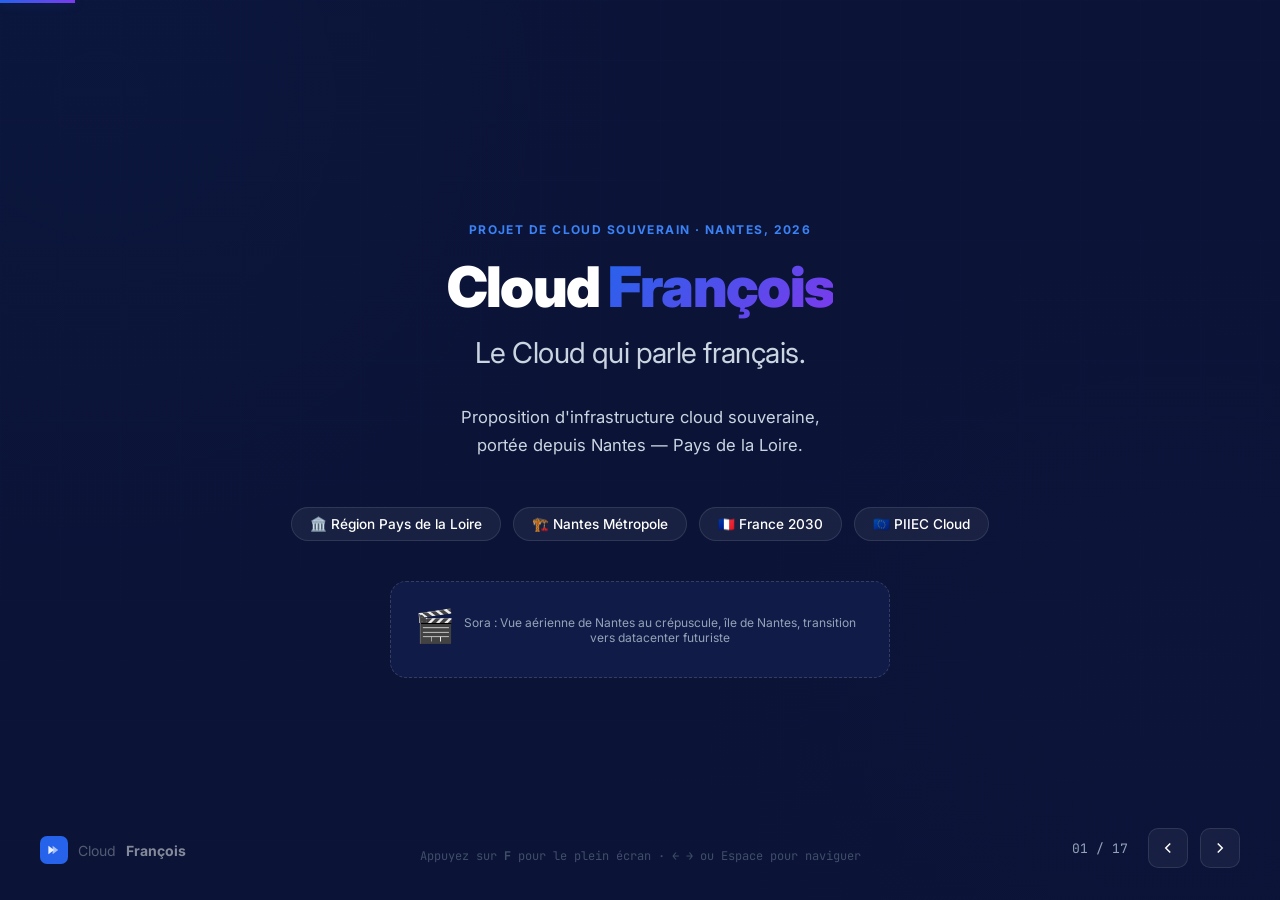
==== deck/index.html @ 60209881 "Add Pitch Deck link to navigation bar in index.html" ====
<!DOCTYPE html>
<html lang="fr">
<head>
  <meta charset="UTF-8">
  <meta name="viewport" content="width=device-width, initial-scale=1.0">
  <title>Cloud François — Pitch Deck</title>
  <link rel="icon" type="image/svg+xml" href="../assets/favicon.svg">
  <link rel="preconnect" href="https://fonts.googleapis.com">
  <link rel="preconnect" href="https://fonts.gstatic.com" crossorigin>
  <link href="https://fonts.googleapis.com/css2?family=Inter:wght@300;400;500;600;700;800;900&family=JetBrains+Mono:wght@400;500&display=swap" rel="stylesheet">
  <style>
/* ============================================================
   CLOUD FRANÇOIS — PITCH DECK
   Presentation-grade slide system
   ============================================================ */

:root {
  --navy: #0B1437;
  --navy-light: #111B47;
  --navy-surface: #162052;
  --blue: #2563EB;
  --blue-light: #3B82F6;
  --blue-glow: rgba(37, 99, 235, 0.25);
  --purple: #7C3AED;
  --purple-light: #8B5CF6;
  --cyan: #06B6D4;
  --green: #22C55E;
  --amber: #F59E0B;
  --red: #EF4444;
  --white: #FFFFFF;
  --gray-100: #F1F5F9;
  --gray-200: #E2E8F0;
  --gray-300: #CBD5E1;
  --gray-400: #94A3B8;
  --gray-500: #64748B;
  --font: 'Inter', -apple-system, BlinkMacSystemFont, sans-serif;
  --mono: 'JetBrains Mono', monospace;
  --gradient: linear-gradient(135deg, var(--blue), var(--purple));
  --gradient-warm: linear-gradient(135deg, var(--blue), var(--cyan));
}

* { margin: 0; padding: 0; box-sizing: border-box; }

html, body {
  height: 100%;
  overflow: hidden;
  font-family: var(--font);
  background: var(--navy);
  color: var(--white);
  -webkit-font-smoothing: antialiased;
}

/* ===================== SLIDE ENGINE ===================== */

.deck {
  position: relative;
  width: 100vw;
  height: 100vh;
}

.slide {
  position: absolute;
  inset: 0;
  display: flex;
  align-items: center;
  justify-content: center;
  padding: 60px 80px;
  opacity: 0;
  pointer-events: none;
  transition: opacity 0.6s cubic-bezier(0.4, 0, 0.2, 1),
              transform 0.6s cubic-bezier(0.4, 0, 0.2, 1);
  transform: translateX(40px);
  overflow: hidden;
}

.slide.active {
  opacity: 1;
  pointer-events: auto;
  transform: translateX(0);
}

.slide.prev {
  transform: translateX(-40px);
}

.slide__content {
  width: 100%;
  max-width: 1200px;
  position: relative;
  z-index: 2;
}

/* Backgrounds */
.slide__bg {
  position: absolute;
  inset: 0;
  z-index: 0;
}

.slide__bg-grid {
  position: absolute;
  inset: 0;
  background-image:
    linear-gradient(rgba(37,99,235,0.04) 1px, transparent 1px),
    linear-gradient(90deg, rgba(37,99,235,0.04) 1px, transparent 1px);
  background-size: 60px 60px;
}

.slide__bg-glow {
  position: absolute;
  width: 600px;
  height: 600px;
  border-radius: 50%;
  filter: blur(150px);
  opacity: 0.15;
}

.slide__bg-glow--tl { top: -200px; left: -200px; background: var(--blue); }
.slide__bg-glow--br { bottom: -200px; right: -200px; background: var(--purple); }
.slide__bg-glow--center { top: 50%; left: 50%; transform: translate(-50%,-50%); background: var(--blue); opacity: 0.08; }

/* Sora placeholder */
.sora-placeholder {
  position: relative;
  border-radius: 16px;
  overflow: hidden;
  background: var(--navy-light);
  border: 1px dashed rgba(255,255,255,0.15);
  display: flex;
  align-items: center;
  justify-content: center;
  min-height: 200px;
  color: var(--gray-400);
  font-size: 0.85rem;
  text-align: center;
  padding: 24px;
}

.sora-placeholder::before {
  content: '🎬';
  display: block;
  font-size: 2rem;
  margin-bottom: 8px;
}

.sora-placeholder--video {
  aspect-ratio: 16/9;
  width: 100%;
}

.sora-placeholder--hero {
  position: absolute;
  inset: 0;
  border-radius: 0;
  border: none;
  z-index: 0;
}

.sora-placeholder--hero::after {
  content: '';
  position: absolute;
  inset: 0;
  background: linear-gradient(180deg, rgba(11,20,55,0.7) 0%, rgba(11,20,55,0.95) 100%);
}

/* ===================== PROGRESS BAR ===================== */

.progress {
  position: fixed;
  top: 0;
  left: 0;
  height: 3px;
  background: var(--gradient);
  z-index: 100;
  transition: width 0.4s cubic-bezier(0.4, 0, 0.2, 1);
  box-shadow: 0 0 12px var(--blue-glow);
}

/* ===================== CONTROLS ===================== */

.controls {
  position: fixed;
  bottom: 32px;
  right: 40px;
  display: flex;
  align-items: center;
  gap: 12px;
  z-index: 100;
}

.controls__counter {
  font-family: var(--mono);
  font-size: 13px;
  color: var(--gray-400);
  margin-right: 8px;
}

.controls__btn {
  width: 40px;
  height: 40px;
  border-radius: 10px;
  border: 1px solid rgba(255,255,255,0.1);
  background: rgba(255,255,255,0.05);
  color: var(--white);
  cursor: pointer;
  display: flex;
  align-items: center;
  justify-content: center;
  transition: all 0.2s;
  backdrop-filter: blur(8px);
}

.controls__btn:hover {
  background: rgba(255,255,255,0.1);
  border-color: rgba(255,255,255,0.2);
}

.controls__btn svg {
  width: 18px;
  height: 18px;
}

/* Logo watermark */
.watermark {
  position: fixed;
  bottom: 36px;
  left: 40px;
  display: flex;
  align-items: center;
  gap: 10px;
  font-size: 14px;
  color: rgba(255,255,255,0.3);
  z-index: 100;
}

.watermark strong { font-weight: 700; color: rgba(255,255,255,0.5); }

/* ===================== TYPOGRAPHY ===================== */

.slide-label {
  display: inline-block;
  font-size: 12px;
  font-weight: 700;
  text-transform: uppercase;
  letter-spacing: 0.12em;
  color: var(--blue-light);
  margin-bottom: 20px;
  opacity: 0;
  transform: translateY(12px);
}

.slide-title {
  font-size: clamp(2rem, 4.5vw, 3.5rem);
  font-weight: 900;
  line-height: 1.1;
  letter-spacing: -0.03em;
  margin-bottom: 24px;
  opacity: 0;
  transform: translateY(20px);
}

.slide-subtitle {
  font-size: clamp(1.3rem, 2.5vw, 1.8rem);
  font-weight: 700;
  line-height: 1.25;
  letter-spacing: -0.02em;
  margin-bottom: 20px;
  opacity: 0;
  transform: translateY(16px);
}

.slide-text {
  font-size: clamp(0.95rem, 1.3vw, 1.15rem);
  line-height: 1.7;
  color: var(--gray-300);
  max-width: 700px;
  opacity: 0;
  transform: translateY(16px);
}

.gradient-text {
  background: var(--gradient);
  -webkit-background-clip: text;
  background-clip: text;
  -webkit-text-fill-color: transparent;
}

/* Animate-in when slide is active */
.active .slide-label,
.active .slide-title,
.active .slide-subtitle,
.active .slide-text,
.active .anim {
  opacity: 1;
  transform: translateY(0);
  transition: opacity 0.7s cubic-bezier(0.4,0,0.2,1),
              transform 0.7s cubic-bezier(0.4,0,0.2,1);
}

.active .slide-label { transition-delay: 0.1s; }
.active .slide-title { transition-delay: 0.2s; }
.active .slide-subtitle { transition-delay: 0.3s; }
.active .slide-text { transition-delay: 0.35s; }
.active .anim { opacity: 0; transform: translateY(16px); }
.active .anim { opacity: 1; transform: translateY(0); }
.active .anim-1 { transition-delay: 0.15s; }
.active .anim-2 { transition-delay: 0.25s; }
.active .anim-3 { transition-delay: 0.35s; }
.active .anim-4 { transition-delay: 0.45s; }
.active .anim-5 { transition-delay: 0.55s; }
.active .anim-6 { transition-delay: 0.65s; }
.active .anim-7 { transition-delay: 0.75s; }
.active .anim-8 { transition-delay: 0.85s; }

/* ===================== LAYOUT HELPERS ===================== */

.split {
  display: grid;
  grid-template-columns: 1fr 1fr;
  gap: 80px;
  align-items: center;
}

.split--40-60 { grid-template-columns: 2fr 3fr; }
.split--60-40 { grid-template-columns: 3fr 2fr; }

.stack { display: flex; flex-direction: column; gap: 16px; }
.center { text-align: center; display: flex; flex-direction: column; align-items: center; }

/* ===================== COMPONENTS ===================== */

/* Stat boxes */
.stat-row {
  display: grid;
  grid-template-columns: repeat(auto-fit, minmax(160px, 1fr));
  gap: 20px;
  margin-top: 32px;
}

.stat-box {
  background: rgba(255,255,255,0.04);
  border: 1px solid rgba(255,255,255,0.08);
  border-radius: 14px;
  padding: 28px 20px;
  text-align: center;
  opacity: 0;
  transform: translateY(16px);
  transition: opacity 0.5s, transform 0.5s;
}

.active .stat-box { opacity: 1; transform: translateY(0); }

.stat-box__number {
  display: block;
  font-size: 2.4rem;
  font-weight: 900;
  background: var(--gradient);
  -webkit-background-clip: text;
  background-clip: text;
  -webkit-text-fill-color: transparent;
  margin-bottom: 4px;
}

.stat-box__label {
  font-size: 0.8rem;
  color: var(--gray-400);
  line-height: 1.4;
}

/* Cards */
.card-grid {
  display: grid;
  grid-template-columns: repeat(auto-fit, minmax(220px, 1fr));
  gap: 20px;
  margin-top: 28px;
}

.card {
  background: rgba(255,255,255,0.04);
  border: 1px solid rgba(255,255,255,0.08);
  border-radius: 14px;
  padding: 28px;
  transition: all 0.3s;
  opacity: 0;
  transform: translateY(16px);
}

.active .card { opacity: 1; transform: translateY(0); }

.card:hover {
  background: rgba(255,255,255,0.07);
  border-color: rgba(37,99,235,0.3);
  transform: translateY(-2px);
}

.card__icon {
  width: 44px;
  height: 44px;
  border-radius: 10px;
  display: flex;
  align-items: center;
  justify-content: center;
  font-size: 1.4rem;
  margin-bottom: 16px;
}

.card__icon--blue { background: rgba(37,99,235,0.15); }
.card__icon--purple { background: rgba(124,58,237,0.15); }
.card__icon--cyan { background: rgba(6,182,212,0.15); }
.card__icon--green { background: rgba(34,197,94,0.15); }
.card__icon--amber { background: rgba(245,158,11,0.15); }
.card__icon--red { background: rgba(239,68,68,0.15); }

.card h4 {
  font-size: 1rem;
  font-weight: 700;
  margin-bottom: 8px;
}

.card p {
  font-size: 0.85rem;
  color: var(--gray-400);
  line-height: 1.6;
}

/* Timeline */
.timeline {
  position: relative;
  padding-left: 40px;
  margin-top: 32px;
}

.timeline::before {
  content: '';
  position: absolute;
  left: 15px;
  top: 0;
  bottom: 0;
  width: 2px;
  background: linear-gradient(180deg, var(--blue), var(--purple));
  border-radius: 2px;
}

.timeline__item {
  position: relative;
  padding-bottom: 32px;
  opacity: 0;
  transform: translateX(-16px);
  transition: opacity 0.5s, transform 0.5s;
}

.active .timeline__item { opacity: 1; transform: translateX(0); }

.timeline__dot {
  position: absolute;
  left: -33px;
  top: 4px;
  width: 14px;
  height: 14px;
  border-radius: 50%;
  background: var(--blue);
  border: 3px solid var(--navy);
  box-shadow: 0 0 0 2px var(--blue);
}

.timeline__dot--done { background: var(--green); box-shadow: 0 0 0 2px var(--green); }
.timeline__dot--active { background: var(--amber); box-shadow: 0 0 0 2px var(--amber); animation: pulse-timeline 2s infinite; }
.timeline__dot--future { background: var(--gray-500); box-shadow: 0 0 0 2px var(--gray-500); }

@keyframes pulse-timeline {
  0%, 100% { box-shadow: 0 0 0 2px var(--amber), 0 0 0 4px rgba(245,158,11,0.3); }
  50% { box-shadow: 0 0 0 2px var(--amber), 0 0 0 8px rgba(245,158,11,0); }
}

.timeline__date {
  font-family: var(--mono);
  font-size: 0.75rem;
  color: var(--blue-light);
  margin-bottom: 4px;
}

.timeline__title {
  font-size: 1rem;
  font-weight: 700;
  margin-bottom: 4px;
}

.timeline__desc {
  font-size: 0.85rem;
  color: var(--gray-400);
  line-height: 1.5;
}

/* Consortium wheel */
.consortium {
  display: grid;
  grid-template-columns: repeat(2, 1fr);
  gap: 16px;
  margin-top: 24px;
}

.consortium__member {
  display: flex;
  align-items: center;
  gap: 16px;
  background: rgba(255,255,255,0.04);
  border: 1px solid rgba(255,255,255,0.08);
  border-radius: 14px;
  padding: 20px 24px;
  opacity: 0;
  transform: translateY(12px);
  transition: all 0.5s;
}

.active .consortium__member { opacity: 1; transform: translateY(0); }

.consortium__member:hover {
  background: rgba(255,255,255,0.07);
  border-color: rgba(37,99,235,0.3);
}

.consortium__avatar {
  width: 52px;
  height: 52px;
  border-radius: 12px;
  display: flex;
  align-items: center;
  justify-content: center;
  font-size: 1.5rem;
  flex-shrink: 0;
}

.consortium__info h4 { font-size: 0.95rem; font-weight: 700; }
.consortium__info p { font-size: 0.8rem; color: var(--gray-400); margin-top: 2px; }
.consortium__info .tag {
  display: inline-block;
  font-size: 0.7rem;
  font-weight: 600;
  text-transform: uppercase;
  letter-spacing: 0.06em;
  padding: 3px 10px;
  border-radius: 99px;
  margin-top: 6px;
}

.tag--infra { background: rgba(37,99,235,0.15); color: var(--blue-light); }
.tag--cyber { background: rgba(124,58,237,0.15); color: var(--purple-light); }
.tag--finance { background: rgba(34,197,94,0.15); color: var(--green); }
.tag--services { background: rgba(6,182,212,0.15); color: var(--cyan); }
.tag--public { background: rgba(245,158,11,0.15); color: var(--amber); }

/* Bar chart */
.bar-chart {
  display: flex;
  align-items: flex-end;
  gap: 24px;
  height: 260px;
  margin-top: 32px;
  padding: 0 20px;
}

.bar-chart__col {
  flex: 1;
  display: flex;
  flex-direction: column;
  align-items: center;
  gap: 8px;
}

.bar-chart__bar {
  width: 100%;
  max-width: 60px;
  border-radius: 8px 8px 0 0;
  background: var(--gradient);
  min-height: 4px;
  transition: height 1.2s cubic-bezier(0.4, 0, 0.2, 1);
  position: relative;
}

.bar-chart__value {
  font-family: var(--mono);
  font-size: 0.85rem;
  font-weight: 700;
  color: var(--white);
}

.bar-chart__label {
  font-size: 0.75rem;
  color: var(--gray-400);
  text-align: center;
}

/* Donut */
.donut-wrapper {
  display: flex;
  align-items: center;
  gap: 40px;
  margin-top: 28px;
}

.donut {
  width: 200px;
  height: 200px;
  flex-shrink: 0;
}

.donut circle {
  fill: none;
  stroke-width: 28;
  stroke-linecap: round;
}

.donut__track { stroke: rgba(255,255,255,0.06); }

.donut__segment {
  transition: stroke-dasharray 1.5s cubic-bezier(0.4, 0, 0.2, 1);
  transform-origin: center;
}

.donut-legend {
  display: flex;
  flex-direction: column;
  gap: 12px;
}

.donut-legend__item {
  display: flex;
  align-items: center;
  gap: 10px;
  font-size: 0.9rem;
}

.donut-legend__dot {
  width: 12px;
  height: 12px;
  border-radius: 3px;
  flex-shrink: 0;
}

/* Quote */
.quote {
  font-size: 1.4rem;
  font-weight: 500;
  font-style: italic;
  line-height: 1.6;
  color: var(--gray-200);
  border-left: 3px solid var(--blue);
  padding-left: 28px;
  margin: 28px 0;
  max-width: 600px;
}

.quote-author {
  font-size: 0.9rem;
  font-style: normal;
  color: var(--gray-400);
  margin-top: 12px;
}

/* Big number */
.big-number {
  font-size: clamp(4rem, 8vw, 7rem);
  font-weight: 900;
  line-height: 1;
  letter-spacing: -0.04em;
}

/* Pill list */
.pill-list {
  display: flex;
  flex-wrap: wrap;
  gap: 10px;
  margin-top: 16px;
}

.pill {
  display: inline-flex;
  align-items: center;
  gap: 6px;
  padding: 8px 18px;
  border-radius: 99px;
  font-size: 0.85rem;
  font-weight: 500;
  background: rgba(255,255,255,0.06);
  border: 1px solid rgba(255,255,255,0.1);
  opacity: 0;
  transform: scale(0.9);
  transition: all 0.4s;
}

.active .pill { opacity: 1; transform: scale(1); }

/* Architecture diagram */
.arch-diagram {
  display: grid;
  grid-template-columns: 1fr;
  gap: 12px;
  margin-top: 24px;
}

.arch-layer {
  display: flex;
  align-items: center;
  gap: 16px;
  background: rgba(255,255,255,0.03);
  border: 1px solid rgba(255,255,255,0.06);
  border-radius: 12px;
  padding: 16px 24px;
  opacity: 0;
  transform: translateX(-20px);
  transition: all 0.5s;
}

.active .arch-layer { opacity: 1; transform: translateX(0); }

.arch-layer__label {
  font-family: var(--mono);
  font-size: 0.7rem;
  font-weight: 600;
  text-transform: uppercase;
  letter-spacing: 0.08em;
  color: var(--blue-light);
  width: 100px;
  flex-shrink: 0;
}

.arch-layer__items {
  display: flex;
  flex-wrap: wrap;
  gap: 8px;
}

.arch-layer__item {
  padding: 6px 14px;
  border-radius: 8px;
  font-size: 0.8rem;
  font-weight: 500;
  background: rgba(37,99,235,0.1);
  border: 1px solid rgba(37,99,235,0.2);
  color: var(--blue-light);
}

.arch-layer--purple .arch-layer__label { color: var(--purple-light); }
.arch-layer--purple .arch-layer__item { background: rgba(124,58,237,0.1); border-color: rgba(124,58,237,0.2); color: var(--purple-light); }

.arch-layer--cyan .arch-layer__label { color: var(--cyan); }
.arch-layer--cyan .arch-layer__item { background: rgba(6,182,212,0.1); border-color: rgba(6,182,212,0.2); color: var(--cyan); }

.arch-layer--green .arch-layer__label { color: var(--green); }
.arch-layer--green .arch-layer__item { background: rgba(34,197,94,0.1); border-color: rgba(34,197,94,0.2); color: var(--green); }

/* CTA slide */
.cta-slide {
  text-align: center;
}

.cta-slide .slide-title {
  font-size: clamp(2.5rem, 5vw, 4rem);
}

.cta-btn {
  display: inline-flex;
  align-items: center;
  gap: 10px;
  padding: 18px 40px;
  border-radius: 14px;
  font-family: var(--font);
  font-size: 1.1rem;
  font-weight: 700;
  border: none;
  cursor: pointer;
  transition: all 0.3s;
  text-decoration: none;
  margin-top: 32px;
}

.cta-btn--primary {
  background: var(--gradient);
  color: white;
  box-shadow: 0 4px 24px var(--blue-glow);
}

.cta-btn--primary:hover {
  transform: translateY(-2px);
  box-shadow: 0 8px 32px var(--blue-glow);
}

/* Fullscreen hint */
.fullscreen-hint {
  position: fixed;
  bottom: 36px;
  left: 50%;
  transform: translateX(-50%);
  font-size: 12px;
  color: var(--gray-500);
  z-index: 100;
  font-family: var(--mono);
  opacity: 0.6;
}

/* ===================== RESPONSIVE ===================== */
@media (max-width: 1024px) {
  .slide { padding: 40px; }
  .split { grid-template-columns: 1fr; gap: 40px; }
  .split--40-60, .split--60-40 { grid-template-columns: 1fr; }
  .consortium { grid-template-columns: 1fr; }
}
  </style>
</head>
<body>

<div class="progress" id="progress"></div>

<div class="watermark">
  <svg width="28" height="28" viewBox="0 0 40 40" fill="none"><rect width="40" height="40" rx="10" fill="url(#wm)"/><path d="M12 26V14l8 6-8 6z" fill="#fff" opacity="0.9"/><path d="M18 26V14l8 6-8 6z" fill="#fff" opacity="0.6"/><defs><linearGradient id="wm" x1="0" y1="0" x2="40" y2="40"><stop stop-color="#2563EB"/><stop offset="1" stop-color="#7C3AED"/></linearGradient></defs></svg>
  Cloud <strong>François</strong>
</div>

<div class="fullscreen-hint" id="hint">Appuyez sur <strong>F</strong> pour le plein écran · ← → ou Espace pour naviguer</div>

<div class="controls">
  <span class="controls__counter" id="counter">01 / 17</span>
  <button class="controls__btn" id="btn-prev" aria-label="Précédent">
    <svg viewBox="0 0 24 24" fill="none" stroke="currentColor" stroke-width="2"><path d="M15 18l-6-6 6-6"/></svg>
  </button>
  <button class="controls__btn" id="btn-next" aria-label="Suivant">
    <svg viewBox="0 0 24 24" fill="none" stroke="currentColor" stroke-width="2"><path d="M9 18l6-6-6-6"/></svg>
  </button>
</div>

<div class="deck" id="deck">

  <!-- ============================== SLIDE 1 — COVER ============================== -->
  <div class="slide active" data-slide="0">
    <div class="sora-placeholder--hero">
      <div class="slide__bg-grid"></div>
      <div class="slide__bg-glow slide__bg-glow--tl"></div>
      <div class="slide__bg-glow slide__bg-glow--br"></div>
    </div>
    <div class="slide__content center">
      <div class="slide-label anim anim-1">Projet de cloud souverain · Nantes, 2026</div>
      <h1 class="slide-title" style="margin-bottom:16px;">Cloud <span class="gradient-text">François</span></h1>
      <p class="slide-subtitle" style="font-weight:400; color: var(--gray-300);">Le Cloud qui parle français.</p>
      <p class="slide-text" style="text-align:center; margin-top:12px; max-width:560px;">
        Proposition d'infrastructure cloud souveraine, <br>portée depuis Nantes — Pays de la Loire.
      </p>
      <div class="anim anim-5" style="margin-top:48px; display:flex; gap:12px; flex-wrap:wrap; justify-content:center;">
        <span class="pill" style="opacity:1;transform:none;">🏛️ Région Pays de la Loire</span>
        <span class="pill" style="opacity:1;transform:none;">🏗️ Nantes Métropole</span>
        <span class="pill" style="opacity:1;transform:none;">🇫🇷 France 2030</span>
        <span class="pill" style="opacity:1;transform:none;">🇪🇺 PIIEC Cloud</span>
      </div>
      <div class="sora-placeholder anim anim-6" style="margin-top:40px; max-width:500px; min-height:60px; font-size:0.75rem;">
        Sora : Vue aérienne de Nantes au crépuscule, île de Nantes, transition vers datacenter futuriste
      </div>
    </div>
  </div>

  <!-- ============================== SLIDE 2 — LE CONSTAT ============================== -->
  <div class="slide" data-slide="1">
    <div class="slide__bg"><div class="slide__bg-grid"></div><div class="slide__bg-glow slide__bg-glow--center"></div></div>
    <div class="slide__content">
      <div class="slide-label">Le Constat</div>
      <h2 class="slide-title">La France a perdu le contrôle <br>de ses données.</h2>
      <p class="slide-text">70% des données des entreprises et administrations françaises sont hébergées chez trois acteurs américains — soumises au Cloud Act et à FISA 702.</p>
      <div class="stat-row">
        <div class="stat-box anim anim-3">
          <span class="stat-box__number">70%</span>
          <span class="stat-box__label">du marché cloud FR détenu par AWS, Azure, GCP</span>
        </div>
        <div class="stat-box anim anim-4">
          <span class="stat-box__number">0</span>
          <span class="stat-box__label">acteur français dans le top 10 mondial</span>
        </div>
        <div class="stat-box anim anim-5">
          <span class="stat-box__number">27 Md€</span>
          <span class="stat-box__label">marché cloud FR en 2025 — en croissance de 20%/an</span>
        </div>
        <div class="stat-box anim anim-6">
          <span class="stat-box__number">Cloud Act</span>
          <span class="stat-box__label">permet au DoJ US d'accéder aux données sans mandat FR</span>
        </div>
      </div>
    </div>
  </div>

  <!-- ============================== SLIDE 3 — LE PROBLÈME ============================== -->
  <div class="slide" data-slide="2">
    <div class="slide__bg"><div class="slide__bg-grid"></div></div>
    <div class="slide__content split">
      <div>
        <div class="slide-label">Le Problème</div>
        <h2 class="slide-subtitle">Les « clouds de confiance » actuels ne sont pas souverains.</h2>
        <p class="slide-text">Les initiatives Bleu (Orange+Capgemini/Azure) et S3NS (Thales/Google) reposent sur des technologies sous licence américaine. Le code, les mises à jour, et la propriété intellectuelle restent hors de contrôle français.</p>
        <blockquote class="quote anim anim-4">
          "Un cloud opéré sous licence d'un hyperscaler américain ne protège pas de la portée extraterritoriale du droit US."
          <div class="quote-author">— ANSSI, Avis sur les offres cloud de confiance, 2024</div>
        </blockquote>
      </div>
      <div>
        <div class="sora-placeholder sora-placeholder--video anim anim-5">
          Sora : Illustration animée — flux de données traversant l'Atlantique, cadenas américain vs bouclier européen
        </div>
      </div>
    </div>
  </div>

  <!-- ============================== SLIDE 4 — LA VISION ============================== -->
  <div class="slide" data-slide="3">
    <div class="slide__bg"><div class="slide__bg-glow slide__bg-glow--tl"></div><div class="slide__bg-glow slide__bg-glow--br"></div><div class="slide__bg-grid"></div></div>
    <div class="slide__content center">
      <div class="slide-label">La Vision</div>
      <h2 class="slide-title">Un cloud <span class="gradient-text">100% français</span>,<br>de la puce au contrat.</h2>
      <p class="slide-text" style="text-align:center; max-width:640px;">
        Cloud François propose une infrastructure cloud complète — calcul, stockage, réseau, IA —
        dont chaque maillon de la chaîne est français : capitaux, opérateurs, technologie, hébergement, et droit applicable.
      </p>
      <div class="pill-list anim anim-4" style="justify-content:center; margin-top:28px;">
        <span class="pill anim anim-4">🏛️ Capitaux français</span>
        <span class="pill anim anim-5">🔧 Techno open source</span>
        <span class="pill anim anim-5">🇫🇷 Hébergement FR</span>
        <span class="pill anim anim-6">⚖️ Droit français</span>
        <span class="pill anim anim-6">🛡️ SecNumCloud</span>
        <span class="pill anim anim-7">🌱 100% renouvelable</span>
      </div>
    </div>
  </div>

  <!-- ============================== SLIDE 5 — POURQUOI NANTES ============================== -->
  <div class="slide" data-slide="4">
    <div class="slide__bg"><div class="slide__bg-grid"></div></div>
    <div class="slide__content split--60-40">
      <div>
        <div class="slide-label">Pourquoi Nantes</div>
        <h2 class="slide-subtitle">L'écosystème idéal pour un cloud souverain.</h2>
        <p class="slide-text">Nantes réunit un tissu tech dynamique, une proximité avec le hub cyber de Rennes, un accès aux câbles sous-marins atlantiques, et un soutien politique régional fort.</p>
        <div class="card-grid" style="grid-template-columns: 1fr 1fr;">
          <div class="card anim anim-3">
            <div class="card__icon card__icon--blue">🏢</div>
            <h4>Clever Cloud</h4>
            <p>PaaS souverain basé à Nantes. Preuve qu'un acteur cloud de référence peut émerger ici.</p>
          </div>
          <div class="card anim anim-4">
            <div class="card__icon card__icon--purple">🛡️</div>
            <h4>Pôle Cyber Rennes</h4>
            <p>DGA-MI, Pôle d'Excellence Cyber à 1h. Vivier de compétences cybersécurité unique.</p>
          </div>
          <div class="card anim anim-5">
            <div class="card__icon card__icon--cyan">🌊</div>
            <h4>Câbles sous-marins</h4>
            <p>Accès aux landing points atlantiques. Connectivité internationale directe.</p>
          </div>
          <div class="card anim anim-6">
            <div class="card__icon card__icon--green">🎓</div>
            <h4>Talent pool</h4>
            <p>Centrale Nantes, Polytech, IMT Atlantique, Epitech. 8 000 diplômés tech/an.</p>
          </div>
        </div>
      </div>
      <div>
        <div class="sora-placeholder sora-placeholder--video anim anim-7">
          Sora : Survol drone de l'île de Nantes, campus tech, transition vers intérieur de datacenter
        </div>
      </div>
    </div>
  </div>

  <!-- ============================== SLIDE 6 — SOUTIENS POLITIQUES ============================== -->
  <div class="slide" data-slide="5">
    <div class="slide__bg"><div class="slide__bg-grid"></div><div class="slide__bg-glow slide__bg-glow--center"></div></div>
    <div class="slide__content">
      <div class="slide-label">Soutiens institutionnels</div>
      <h2 class="slide-subtitle">Un projet porté par le territoire.</h2>
      <p class="slide-text">Cloud François s'inscrit dans la stratégie numérique régionale et bénéficie du soutien des acteurs publics locaux et nationaux.</p>
      <div class="consortium" style="margin-top:28px;">
        <div class="consortium__member anim anim-3">
          <div class="consortium__avatar" style="background:rgba(37,99,235,0.15);">🏛️</div>
          <div class="consortium__info">
            <h4>Région Pays de la Loire</h4>
            <p>Stratégie « Ambitions Numériques 2028 » — soutien à l'émergence de champions tech régionaux.</p>
            <span class="tag tag--public">Collectivité</span>
          </div>
        </div>
        <div class="consortium__member anim anim-4">
          <div class="consortium__avatar" style="background:rgba(34,197,94,0.15);">🏗️</div>
          <div class="consortium__info">
            <h4>Nantes Métropole</h4>
            <p>Quartier de la Création, Nantes Tech. Ambition de hub numérique de l'Ouest.</p>
            <span class="tag tag--public">Collectivité</span>
          </div>
        </div>
        <div class="consortium__member anim anim-5">
          <div class="consortium__avatar" style="background:rgba(245,158,11,0.15);">🏦</div>
          <div class="consortium__info">
            <h4>Bpifrance</h4>
            <p>Financement de l'innovation deep tech. Enveloppe France 2030 « Cloud souverain ».</p>
            <span class="tag tag--finance">Investissement public</span>
          </div>
        </div>
        <div class="consortium__member anim anim-6">
          <div class="consortium__avatar" style="background:rgba(124,58,237,0.15);">🏦</div>
          <div class="consortium__info">
            <h4>Banque des Territoires (CDC)</h4>
            <p>Capital patient, investisseur de référence des projets d'infrastructure numérique souveraine.</p>
            <span class="tag tag--finance">Investissement public</span>
          </div>
        </div>
      </div>
    </div>
  </div>

  <!-- ============================== SLIDE 7 — LE CONSORTIUM ============================== -->
  <div class="slide" data-slide="6">
    <div class="slide__bg"><div class="slide__bg-grid"></div></div>
    <div class="slide__content">
      <div class="slide-label">Le Consortium</div>
      <h2 class="slide-subtitle">Quatre piliers, un cloud.</h2>
      <p class="slide-text">Chaque membre apporte une compétence critique. Aucune dépendance à une entité extra-européenne.</p>
      <div class="consortium" style="margin-top:28px;">
        <div class="consortium__member anim anim-3">
          <div class="consortium__avatar" style="background:rgba(37,99,235,0.15);">📡</div>
          <div class="consortium__info">
            <h4>Opérateur Télécom</h4>
            <p>Datacenters, réseau fibre & peering, infrastructure physique. Candidats : Bouygues Telecom, Iliad.</p>
            <span class="tag tag--infra">Infrastructure</span>
          </div>
        </div>
        <div class="consortium__member anim anim-4">
          <div class="consortium__avatar" style="background:rgba(124,58,237,0.15);">🛡️</div>
          <div class="consortium__info">
            <h4>Industriel Cyber/Défense</h4>
            <p>Expertise cybersécurité, qualification SecNumCloud, accès marchés Défense & OIV. Candidats : Thales, Atos/Eviden.</p>
            <span class="tag tag--cyber">Cybersécurité</span>
          </div>
        </div>
        <div class="consortium__member anim anim-5">
          <div class="consortium__avatar" style="background:rgba(34,197,94,0.15);">🏦</div>
          <div class="consortium__info">
            <h4>Investisseur Public</h4>
            <p>Capital patient, signal de confiance pour le marché. Bpifrance + Banque des Territoires.</p>
            <span class="tag tag--finance">Capital</span>
          </div>
        </div>
        <div class="consortium__member anim anim-6">
          <div class="consortium__avatar" style="background:rgba(6,182,212,0.15);">💻</div>
          <div class="consortium__info">
            <h4>ESN / Intégrateur</h4>
            <p>Go-to-market, migration, accompagnement grands comptes & administrations. Candidats : Sopra Steria, Capgemini.</p>
            <span class="tag tag--services">Services</span>
          </div>
        </div>
      </div>
    </div>
  </div>

  <!-- ============================== SLIDE 8 — ARCHITECTURE ============================== -->
  <div class="slide" data-slide="7">
    <div class="slide__bg"><div class="slide__bg-grid"></div></div>
    <div class="slide__content">
      <div class="slide-label">Architecture</div>
      <h2 class="slide-subtitle">Une stack 100% open source, qualifiable SecNumCloud.</h2>
      <div class="arch-diagram">
        <div class="arch-layer arch-layer--green anim anim-2">
          <span class="arch-layer__label">Services</span>
          <div class="arch-layer__items">
            <span class="arch-layer__item">Compute (KVM)</span>
            <span class="arch-layer__item">Object Storage (Ceph)</span>
            <span class="arch-layer__item">Kubernetes (K8s)</span>
            <span class="arch-layer__item">DBaaS</span>
            <span class="arch-layer__item">Serverless</span>
            <span class="arch-layer__item">AI / GPU</span>
          </div>
        </div>
        <div class="arch-layer anim anim-3">
          <span class="arch-layer__label">Plateforme</span>
          <div class="arch-layer__items">
            <span class="arch-layer__item">OpenStack</span>
            <span class="arch-layer__item">Terraform Provider</span>
            <span class="arch-layer__item">S3 API</span>
            <span class="arch-layer__item">Console Web</span>
            <span class="arch-layer__item">CLI</span>
            <span class="arch-layer__item">IAM</span>
          </div>
        </div>
        <div class="arch-layer arch-layer--purple anim anim-4">
          <span class="arch-layer__label">Sécurité</span>
          <div class="arch-layer__items">
            <span class="arch-layer__item">HSM (Atos)</span>
            <span class="arch-layer__item">KMS souverain</span>
            <span class="arch-layer__item">Zero Trust</span>
            <span class="arch-layer__item">SIEM/SOC 24/7</span>
            <span class="arch-layer__item">Audit ANSSI</span>
          </div>
        </div>
        <div class="arch-layer arch-layer--cyan anim anim-5">
          <span class="arch-layer__label">Réseau</span>
          <div class="arch-layer__items">
            <span class="arch-layer__item">SDN (OVN)</span>
            <span class="arch-layer__item">25-100 Gbps</span>
            <span class="arch-layer__item">vRack / VPC</span>
            <span class="arch-layer__item">Load Balancers</span>
            <span class="arch-layer__item">DDoS mitigation</span>
          </div>
        </div>
        <div class="arch-layer anim anim-6" style="background:rgba(255,255,255,0.02);">
          <span class="arch-layer__label" style="color:var(--gray-400);">Physique</span>
          <div class="arch-layer__items">
            <span class="arch-layer__item" style="background:rgba(255,255,255,0.04);border-color:rgba(255,255,255,0.08);color:var(--gray-300);">DC Nantes (Tier III)</span>
            <span class="arch-layer__item" style="background:rgba(255,255,255,0.04);border-color:rgba(255,255,255,0.08);color:var(--gray-300);">DC Rennes (Tier III)</span>
            <span class="arch-layer__item" style="background:rgba(255,255,255,0.04);border-color:rgba(255,255,255,0.08);color:var(--gray-300);">DC Paris (Tier IV)</span>
            <span class="arch-layer__item" style="background:rgba(255,255,255,0.04);border-color:rgba(255,255,255,0.08);color:var(--gray-300);">100% énergie verte</span>
          </div>
        </div>
      </div>
    </div>
  </div>

  <!-- ============================== SLIDE 9 — LE MARCHÉ ============================== -->
  <div class="slide" data-slide="8">
    <div class="slide__bg"><div class="slide__bg-grid"></div><div class="slide__bg-glow slide__bg-glow--br"></div></div>
    <div class="slide__content split">
      <div>
        <div class="slide-label">Le Marché</div>
        <h2 class="slide-subtitle">Un marché de 27 Md€ en France, en accélération.</h2>
        <p class="slide-text">La doctrine « Cloud au centre » impose le cloud souverain pour toutes les données sensibles de l'État. Le marché adressable souverain atteint 5 Md€ dès 2027.</p>
        <div class="stat-row" style="grid-template-columns:1fr 1fr;">
          <div class="stat-box anim anim-4">
            <span class="stat-box__number">27 Md€</span>
            <span class="stat-box__label">Marché cloud total France 2025</span>
          </div>
          <div class="stat-box anim anim-5">
            <span class="stat-box__number">+20%</span>
            <span class="stat-box__label">Croissance annuelle</span>
          </div>
          <div class="stat-box anim anim-6">
            <span class="stat-box__number">5 Md€</span>
            <span class="stat-box__label">SAM souverain 2027 (SecNumCloud)</span>
          </div>
          <div class="stat-box anim anim-7">
            <span class="stat-box__number">800 M€</span>
            <span class="stat-box__label">SOM cible à 5 ans</span>
          </div>
        </div>
      </div>
      <div>
        <div class="bar-chart anim anim-4" id="market-chart">
          <div class="bar-chart__col">
            <div class="bar-chart__value">8</div>
            <div class="bar-chart__bar" data-height="40" style="height:4px;"></div>
            <div class="bar-chart__label">2022</div>
          </div>
          <div class="bar-chart__col">
            <div class="bar-chart__value">14</div>
            <div class="bar-chart__bar" data-height="70" style="height:4px;"></div>
            <div class="bar-chart__label">2023</div>
          </div>
          <div class="bar-chart__col">
            <div class="bar-chart__value">19</div>
            <div class="bar-chart__bar" data-height="95" style="height:4px;"></div>
            <div class="bar-chart__label">2024</div>
          </div>
          <div class="bar-chart__col">
            <div class="bar-chart__value">27</div>
            <div class="bar-chart__bar" data-height="135" style="height:4px;"></div>
            <div class="bar-chart__label">2025</div>
          </div>
          <div class="bar-chart__col">
            <div class="bar-chart__value">38</div>
            <div class="bar-chart__bar" data-height="190" style="height:4px;"></div>
            <div class="bar-chart__label">2026e</div>
          </div>
          <div class="bar-chart__col">
            <div class="bar-chart__value">52</div>
            <div class="bar-chart__bar" data-height="240" style="height:4px;"></div>
            <div class="bar-chart__label">2027e</div>
          </div>
        </div>
        <p class="anim anim-6" style="font-size:0.75rem; color:var(--gray-500); text-align:center; margin-top:12px;">Marché cloud France (Md€) · Source : Markess, IDC, estimations CF</p>
      </div>
    </div>
  </div>

  <!-- ============================== SLIDE 10 — SEGMENTS ============================== -->
  <div class="slide" data-slide="9">
    <div class="slide__bg"><div class="slide__bg-grid"></div></div>
    <div class="slide__content split">
      <div>
        <div class="slide-label">Segments cibles</div>
        <h2 class="slide-subtitle">Trois marchés, une plateforme.</h2>
        <p class="slide-text">Cloud François adresse séquentiellement les segments les plus demandeurs de souveraineté, puis élargit vers les PME/ETI.</p>
      </div>
      <div class="stack" style="gap:16px;">
        <div class="card anim anim-3">
          <div style="display:flex;align-items:center;gap:12px;margin-bottom:12px;">
            <div class="card__icon card__icon--amber" style="margin:0;">🏛️</div>
            <h4 style="margin:0;">Phase 1 — Secteur public</h4>
          </div>
          <p>Administrations centrales, collectivités, opérateurs d'importance vitale. Doctrine « Cloud au centre ». Marché accessible via UGAP et marchés interministériels.</p>
        </div>
        <div class="card anim anim-5">
          <div style="display:flex;align-items:center;gap:12px;margin-bottom:12px;">
            <div class="card__icon card__icon--purple" style="margin:0;">🏥</div>
            <h4 style="margin:0;">Phase 2 — Santé & Finance</h4>
          </div>
          <p>Hôpitaux (HDS), ARS, banques et assurances. Secteurs fortement régulés, obligation d'hébergement qualifié.</p>
        </div>
        <div class="card anim anim-7">
          <div style="display:flex;align-items:center;gap:12px;margin-bottom:12px;">
            <div class="card__icon card__icon--blue" style="margin:0;">🚀</div>
            <h4 style="margin:0;">Phase 3 — PME, ETI & Startups</h4>
          </div>
          <p>Démocratisation du cloud souverain. Offres self-service, prix compétitifs, DX premium. Le vrai différenciateur de Cloud François.</p>
        </div>
      </div>
    </div>
  </div>

  <!-- ============================== SLIDE 11 — MODÈLE ÉCONOMIQUE ============================== -->
  <div class="slide" data-slide="10">
    <div class="slide__bg"><div class="slide__bg-grid"></div><div class="slide__bg-glow slide__bg-glow--center"></div></div>
    <div class="slide__content split">
      <div>
        <div class="slide-label">Modèle économique</div>
        <h2 class="slide-subtitle">Usage + engagement, sans egress fees abusifs.</h2>
        <p class="slide-text">Un modèle transparent qui rompt avec les pratiques des hyperscalers. Pas de vendor lock-in, pas de frais cachés.</p>
        <div class="stack anim anim-4" style="gap:20px; margin-top:28px;">
          <div style="display:flex;align-items:flex-start;gap:14px;">
            <span style="font-size:1.3rem;">💰</span>
            <div>
              <strong style="display:block;">Pay-as-you-go</strong>
              <span style="font-size:0.85rem;color:var(--gray-400);">Facturation à la minute pour le compute, au Go pour le stockage. Pas de minimum.</span>
            </div>
          </div>
          <div style="display:flex;align-items:flex-start;gap:14px;">
            <span style="font-size:1.3rem;">📋</span>
            <div>
              <strong style="display:block;">Contrats d'engagement</strong>
              <span style="font-size:0.85rem;color:var(--gray-400);">Remises de 20-40% sur engagement 1-3 ans. Cible grands comptes et administrations.</span>
            </div>
          </div>
          <div style="display:flex;align-items:flex-start;gap:14px;">
            <span style="font-size:1.3rem;">🔄</span>
            <div>
              <strong style="display:block;">Egress gratuit jusqu'à 1 To/mois</strong>
              <span style="font-size:0.85rem;color:var(--gray-400);">Au-delà : 0,01€/Go vs 0,09€/Go chez AWS. Signal fort anti vendor lock-in.</span>
            </div>
          </div>
          <div style="display:flex;align-items:flex-start;gap:14px;">
            <span style="font-size:1.3rem;">🤝</span>
            <div>
              <strong style="display:block;">Services managés premium</strong>
              <span style="font-size:0.85rem;color:var(--gray-400);">SRE dédié, accompagnement migration, formation. Marge haute, forte rétention.</span>
            </div>
          </div>
        </div>
      </div>
      <div>
        <h4 class="anim anim-4" style="font-size:0.85rem; color:var(--gray-400); margin-bottom:16px; text-align:center;">Répartition du CA cible — Année 5</h4>
        <div class="donut-wrapper anim anim-5" style="flex-direction:column; align-items:center;">
          <svg class="donut" viewBox="0 0 200 200" id="donut-chart">
            <circle class="donut__track" cx="100" cy="100" r="70"/>
            <circle class="donut__segment" cx="100" cy="100" r="70" stroke="var(--blue)" stroke-dasharray="0 440" data-target="176" transform="rotate(-90 100 100)"/>
            <circle class="donut__segment" cx="100" cy="100" r="70" stroke="var(--purple)" stroke-dasharray="0 440" data-target="110" data-offset="176" transform="rotate(-90 100 100)"/>
            <circle class="donut__segment" cx="100" cy="100" r="70" stroke="var(--cyan)" stroke-dasharray="0 440" data-target="88" data-offset="286" transform="rotate(-90 100 100)"/>
            <circle class="donut__segment" cx="100" cy="100" r="70" stroke="var(--amber)" stroke-dasharray="0 440" data-target="66" data-offset="374" transform="rotate(-90 100 100)"/>
          </svg>
          <div class="donut-legend" style="margin-top:20px; flex-direction:row; flex-wrap:wrap; gap:16px; justify-content:center;">
            <div class="donut-legend__item"><div class="donut-legend__dot" style="background:var(--blue)"></div>Compute 40%</div>
            <div class="donut-legend__item"><div class="donut-legend__dot" style="background:var(--purple)"></div>Stockage 25%</div>
            <div class="donut-legend__item"><div class="donut-legend__dot" style="background:var(--cyan)"></div>Managé 20%</div>
            <div class="donut-legend__item"><div class="donut-legend__dot" style="background:var(--amber)"></div>Services 15%</div>
          </div>
        </div>
      </div>
    </div>
  </div>

  <!-- ============================== SLIDE 12 — PROJECTIONS ============================== -->
  <div class="slide" data-slide="11">
    <div class="slide__bg"><div class="slide__bg-grid"></div></div>
    <div class="slide__content">
      <div class="slide-label">Projections financières</div>
      <h2 class="slide-subtitle">Chemin vers la rentabilité en 4 ans.</h2>
      <div style="overflow-x:auto;margin-top:28px;">
        <table class="anim anim-3" style="width:100%;border-collapse:separate;border-spacing:0;font-size:0.9rem;">
          <thead>
            <tr>
              <th style="text-align:left;padding:14px 20px;border-bottom:1px solid rgba(255,255,255,0.1);color:var(--gray-400);font-weight:600;font-size:0.8rem;">En M€</th>
              <th style="padding:14px 20px;border-bottom:1px solid rgba(255,255,255,0.1);color:var(--gray-400);font-weight:600;font-size:0.8rem;">An 1</th>
              <th style="padding:14px 20px;border-bottom:1px solid rgba(255,255,255,0.1);color:var(--gray-400);font-weight:600;font-size:0.8rem;">An 2</th>
              <th style="padding:14px 20px;border-bottom:1px solid rgba(255,255,255,0.1);color:var(--gray-400);font-weight:600;font-size:0.8rem;">An 3</th>
              <th style="padding:14px 20px;border-bottom:1px solid rgba(255,255,255,0.1);color:var(--blue-light);font-weight:700;font-size:0.8rem;">An 4</th>
              <th style="padding:14px 20px;border-bottom:1px solid rgba(255,255,255,0.1);color:var(--blue-light);font-weight:700;font-size:0.8rem;">An 5</th>
            </tr>
          </thead>
          <tbody>
            <tr>
              <td style="text-align:left;padding:14px 20px;border-bottom:1px solid rgba(255,255,255,0.05);font-weight:600;">Chiffre d'affaires</td>
              <td style="padding:14px 20px;border-bottom:1px solid rgba(255,255,255,0.05);text-align:center;">8</td>
              <td style="padding:14px 20px;border-bottom:1px solid rgba(255,255,255,0.05);text-align:center;">35</td>
              <td style="padding:14px 20px;border-bottom:1px solid rgba(255,255,255,0.05);text-align:center;">120</td>
              <td style="padding:14px 20px;border-bottom:1px solid rgba(255,255,255,0.05);text-align:center;color:var(--blue-light);font-weight:700;">340</td>
              <td style="padding:14px 20px;border-bottom:1px solid rgba(255,255,255,0.05);text-align:center;color:var(--blue-light);font-weight:700;">800</td>
            </tr>
            <tr>
              <td style="text-align:left;padding:14px 20px;border-bottom:1px solid rgba(255,255,255,0.05);font-weight:600;">EBITDA</td>
              <td style="padding:14px 20px;border-bottom:1px solid rgba(255,255,255,0.05);text-align:center;color:var(--red);">-45</td>
              <td style="padding:14px 20px;border-bottom:1px solid rgba(255,255,255,0.05);text-align:center;color:var(--red);">-30</td>
              <td style="padding:14px 20px;border-bottom:1px solid rgba(255,255,255,0.05);text-align:center;color:var(--red);">-5</td>
              <td style="padding:14px 20px;border-bottom:1px solid rgba(255,255,255,0.05);text-align:center;color:var(--green);font-weight:700;">+45</td>
              <td style="padding:14px 20px;border-bottom:1px solid rgba(255,255,255,0.05);text-align:center;color:var(--green);font-weight:700;">+160</td>
            </tr>
            <tr>
              <td style="text-align:left;padding:14px 20px;border-bottom:1px solid rgba(255,255,255,0.05);font-weight:600;">Clients</td>
              <td style="padding:14px 20px;border-bottom:1px solid rgba(255,255,255,0.05);text-align:center;">200</td>
              <td style="padding:14px 20px;border-bottom:1px solid rgba(255,255,255,0.05);text-align:center;">2 000</td>
              <td style="padding:14px 20px;border-bottom:1px solid rgba(255,255,255,0.05);text-align:center;">10 000</td>
              <td style="padding:14px 20px;border-bottom:1px solid rgba(255,255,255,0.05);text-align:center;color:var(--blue-light);font-weight:700;">25 000</td>
              <td style="padding:14px 20px;border-bottom:1px solid rgba(255,255,255,0.05);text-align:center;color:var(--blue-light);font-weight:700;">50 000</td>
            </tr>
            <tr>
              <td style="text-align:left;padding:14px 20px;font-weight:600;">Effectifs</td>
              <td style="padding:14px 20px;text-align:center;">80</td>
              <td style="padding:14px 20px;text-align:center;">200</td>
              <td style="padding:14px 20px;text-align:center;">450</td>
              <td style="padding:14px 20px;text-align:center;color:var(--blue-light);font-weight:700;">700</td>
              <td style="padding:14px 20px;text-align:center;color:var(--blue-light);font-weight:700;">1 000</td>
            </tr>
          </tbody>
        </table>
      </div>
      <p class="anim anim-5" style="font-size:0.8rem; color:var(--gray-500); margin-top:16px;">Hypothèses : ticket moyen secteur public 150 K€/an, PME 5 K€/an. Marge brute compute 55%, stockage 65%. CAPEX datacenter amorti sur 7 ans.</p>
    </div>
  </div>

  <!-- ============================== SLIDE 13 — CERTIFICATIONS ============================== -->
  <div class="slide" data-slide="12">
    <div class="slide__bg"><div class="slide__bg-grid"></div><div class="slide__bg-glow slide__bg-glow--tl"></div></div>
    <div class="slide__content split--60-40">
      <div>
        <div class="slide-label">Feuille de route</div>
        <h2 class="slide-subtitle">De la fondation au SecNumCloud en 30 mois.</h2>
        <div class="timeline">
          <div class="timeline__item anim anim-2">
            <div class="timeline__dot timeline__dot--done"></div>
            <div class="timeline__date">T1 2026</div>
            <div class="timeline__title">Création de la SAS & tour d'amorçage</div>
            <div class="timeline__desc">Constitution du consortium, levée Seed 15 M€ (Bpifrance, CDC, BA).</div>
          </div>
          <div class="timeline__item anim anim-3">
            <div class="timeline__dot timeline__dot--active"></div>
            <div class="timeline__date">T2–T4 2026</div>
            <div class="timeline__title">MVP & premier datacenter Nantes</div>
            <div class="timeline__desc">Compute, stockage, réseau. Beta privée avec 20 early adopters publics et privés.</div>
          </div>
          <div class="timeline__item anim anim-4">
            <div class="timeline__dot timeline__dot--future"></div>
            <div class="timeline__date">T1 2027</div>
            <div class="timeline__title">Série A — 60 M€</div>
            <div class="timeline__desc">Ouverture DC Rennes + Paris. Lancement Kubernetes managé. ISO 27001.</div>
          </div>
          <div class="timeline__item anim anim-5">
            <div class="timeline__dot timeline__dot--future"></div>
            <div class="timeline__date">T3 2027</div>
            <div class="timeline__title">Qualification HDS</div>
            <div class="timeline__desc">Accès au marché santé. Premiers contrats hospitaliers via Réseau de Santé.</div>
          </div>
          <div class="timeline__item anim anim-6">
            <div class="timeline__dot timeline__dot--future"></div>
            <div class="timeline__date">T4 2028</div>
            <div class="timeline__title">SecNumCloud 3.2</div>
            <div class="timeline__desc">Qualification ANSSI. Accès aux données sensibles de l'État. Game changer.</div>
          </div>
          <div class="timeline__item anim anim-7">
            <div class="timeline__dot timeline__dot--future"></div>
            <div class="timeline__date">2029</div>
            <div class="timeline__title">Série B — 150 M€ · Scale</div>
            <div class="timeline__desc">7 datacenters, 1 000 collaborateurs, lancement offre PME grand public.</div>
          </div>
        </div>
      </div>
      <div>
        <div class="sora-placeholder sora-placeholder--video anim anim-8">
          Sora : Time-lapse de construction d'un datacenter, serveurs qui s'allument progressivement, lumières bleues
        </div>
      </div>
    </div>
  </div>

  <!-- ============================== SLIDE 14 — GOUVERNANCE ============================== -->
  <div class="slide" data-slide="13">
    <div class="slide__bg"><div class="slide__bg-grid"></div></div>
    <div class="slide__content">
      <div class="slide-label">Gouvernance</div>
      <h2 class="slide-subtitle">Une structure qui garantit la souveraineté.</h2>
      <p class="slide-text">La gouvernance de Cloud François est conçue pour être structurellement immunisée contre toute prise de contrôle extra-européenne.</p>
      <div class="card-grid anim anim-3" style="margin-top:32px; grid-template-columns: repeat(3, 1fr);">
        <div class="card anim anim-3">
          <div class="card__icon card__icon--blue">⚖️</div>
          <h4>SAS de droit français</h4>
          <p>Siège social à Nantes. Statuts intégrant une clause anti-prise de contrôle extra-UE.</p>
        </div>
        <div class="card anim anim-4">
          <div class="card__icon card__icon--purple">🗳️</div>
          <h4>Golden share publique</h4>
          <p>La Banque des Territoires dispose d'un droit de veto sur toute cession à une entité non-européenne.</p>
        </div>
        <div class="card anim anim-5">
          <div class="card__icon card__icon--green">👥</div>
          <h4>Comité de souveraineté</h4>
          <p>Comité indépendant (ANSSI, DINUM, juristes) vérifiant en continu la conformité souveraine.</p>
        </div>
      </div>
      <div class="anim anim-6" style="margin-top:32px; padding:24px 28px; background:rgba(37,99,235,0.08); border:1px solid rgba(37,99,235,0.15); border-radius:14px;">
        <p style="font-size:0.95rem; color:var(--gray-200); line-height:1.6;">
          <strong style="color:var(--blue-light);">Répartition capitalistique cible :</strong>
          Fondateurs & management 25% · Opérateur télécom 20% · Industriel cyber 20% · Bpifrance/CDC 20% · Salariés (BSPCE) 10% · Flottant futur 5%
        </p>
      </div>
    </div>
  </div>

  <!-- ============================== SLIDE 15 — AVANTAGE COMPÉTITIF ============================== -->
  <div class="slide" data-slide="14">
    <div class="slide__bg"><div class="slide__bg-grid"></div><div class="slide__bg-glow slide__bg-glow--br"></div></div>
    <div class="slide__content">
      <div class="slide-label">Avantage compétitif</div>
      <h2 class="slide-subtitle">Ce qui nous distingue.</h2>
      <div class="card-grid anim anim-3" style="grid-template-columns: repeat(3, 1fr);">
        <div class="card anim anim-3">
          <div class="card__icon card__icon--blue">🏠</div>
          <h4>vs. Hyperscalers US</h4>
          <p>Immunité Cloud Act. SecNumCloud. Droit français. Pas de licence US dans la stack. Véritable souveraineté, pas du "cloud washing".</p>
        </div>
        <div class="card anim anim-4">
          <div class="card__icon card__icon--purple">🆚</div>
          <h4>vs. Bleu / S3NS</h4>
          <p>Pas de dépendance technologique à Microsoft ou Google. Stack open source. Pas de redevance extraterritoriale.</p>
        </div>
        <div class="card anim anim-5">
          <div class="card__icon card__icon--cyan">🆚</div>
          <h4>vs. OVHcloud</h4>
          <p>SecNumCloud sur toute la gamme (pas seulement un sous-ensemble). Positionnement souveraineté first. DX premium.</p>
        </div>
        <div class="card anim anim-5">
          <div class="card__icon card__icon--amber">📢</div>
          <h4>Nom mémorable</h4>
          <p>« Cloud François » : un nom qui désacralise un concept nébuleux pour 95% des décideurs. Viralité naturelle.</p>
        </div>
        <div class="card anim anim-6">
          <div class="card__icon card__icon--green">🌱</div>
          <h4>Green by design</h4>
          <p>100% énergie renouvelable, refroidissement free-cooling (climat atlantique nantais), PUE < 1.2.</p>
        </div>
        <div class="card anim anim-7">
          <div class="card__icon card__icon--red">❤️</div>
          <h4>DX à la française</h4>
          <p>Console, CLI, API, Terraform, documentation — tout en français et en anglais. Support humain basé en France.</p>
        </div>
      </div>
    </div>
  </div>

  <!-- ============================== SLIDE 16 — L'ASK ============================== -->
  <div class="slide" data-slide="15">
    <div class="slide__bg"><div class="slide__bg-glow slide__bg-glow--tl"></div><div class="slide__bg-glow slide__bg-glow--br"></div><div class="slide__bg-grid"></div></div>
    <div class="slide__content center">
      <div class="slide-label">La Demande</div>
      <h2 class="slide-title">Tour d'amorçage : <span class="gradient-text">15 M€</span></h2>
      <p class="slide-text" style="text-align:center; max-width:600px;">
        Pour financer le premier datacenter Nantes, recruter l'équipe fondatrice (80 personnes),
        développer le MVP, et lancer le processus de qualification SecNumCloud.
      </p>
      <div class="stat-row anim anim-4" style="max-width:800px; margin:40px auto 0;">
        <div class="stat-box anim anim-4">
          <span class="stat-box__number">6 M€</span>
          <span class="stat-box__label">Infrastructure<br>(DC Nantes Tier III)</span>
        </div>
        <div class="stat-box anim anim-5">
          <span class="stat-box__number">5 M€</span>
          <span class="stat-box__label">R&D Plateforme<br>(18 mois)</span>
        </div>
        <div class="stat-box anim anim-6">
          <span class="stat-box__number">2 M€</span>
          <span class="stat-box__label">Cybersécurité<br>& certifications</span>
        </div>
        <div class="stat-box anim anim-7">
          <span class="stat-box__number">2 M€</span>
          <span class="stat-box__label">Recrutement<br>& opérations</span>
        </div>
      </div>
    </div>
  </div>

  <!-- ============================== SLIDE 17 — CLOSING ============================== -->
  <div class="slide" data-slide="16">
    <div class="slide__bg"><div class="slide__bg-glow slide__bg-glow--tl"></div><div class="slide__bg-glow slide__bg-glow--br"></div><div class="slide__bg-grid"></div></div>
    <div class="slide__content cta-slide">
      <div class="slide-label">Merci</div>
      <h2 class="slide-title">Construisons le cloud<br>qui parle <span class="gradient-text">français.</span></h2>
      <p class="slide-text" style="text-align:center; max-width:550px; margin-bottom:8px;">
        Un projet souverain, nantais, ambitieux.<br>
        Prêt à être porté par ceux qui croient qu'un numérique français est possible.
      </p>
      <a href="mailto:contact@cloudfrancois.fr" class="cta-btn cta-btn--primary anim anim-4">
        contact@cloudfrancois.fr
        <svg width="20" height="20" viewBox="0 0 20 20" fill="none"><path d="M5 10h10m0 0l-4-4m4 4l-4 4" stroke="currentColor" stroke-width="2" stroke-linecap="round" stroke-linejoin="round"/></svg>
      </a>
      <div class="anim anim-5" style="margin-top:48px;">
        <div class="sora-placeholder" style="max-width:500px; margin:0 auto; min-height:60px; font-size:0.75rem;">
          Sora : Panoramique de Nantes au lever du soleil, transition fondu vers logo Cloud François
        </div>
      </div>
    </div>
  </div>

</div>

<script>
/* ============================================================
   SLIDE ENGINE
   ============================================================ */

const deck = {
  current: 0,
  total: 0,
  slides: [],
  progress: null,
  counter: null,

  init() {
    this.slides = document.querySelectorAll('.slide');
    this.total = this.slides.length;
    this.progress = document.getElementById('progress');
    this.counter = document.getElementById('counter');

    this.updateUI();
    this.bindKeys();
    this.bindButtons();
    this.bindTouch();
    this.hideHint();
  },

  go(index) {
    if (index < 0 || index >= this.total || index === this.current) return;

    const prev = this.slides[this.current];
    const next = this.slides[index];

    prev.classList.remove('active');
    prev.classList.toggle('prev', index > this.current);

    this.current = index;
    next.classList.remove('prev');
    next.classList.add('active');

    this.updateUI();
    this.animateCharts(index);
  },

  next() { this.go(this.current + 1); },
  prev() { this.go(this.current - 1); },

  updateUI() {
    const pct = ((this.current + 1) / this.total) * 100;
    this.progress.style.width = pct + '%';
    this.counter.textContent =
      String(this.current + 1).padStart(2, '0') + ' / ' + String(this.total).padStart(2, '0');
  },

  bindKeys() {
    document.addEventListener('keydown', (e) => {
      if (e.key === 'ArrowRight' || e.key === ' ' || e.key === 'PageDown') {
        e.preventDefault();
        this.next();
      }
      if (e.key === 'ArrowLeft' || e.key === 'PageUp') {
        e.preventDefault();
        this.prev();
      }
      if (e.key === 'Home') { e.preventDefault(); this.go(0); }
      if (e.key === 'End') { e.preventDefault(); this.go(this.total - 1); }
      if (e.key === 'f' || e.key === 'F') {
        if (!document.fullscreenElement) {
          document.documentElement.requestFullscreen();
        } else {
          document.exitFullscreen();
        }
      }
    });
  },

  bindButtons() {
    document.getElementById('btn-next').addEventListener('click', () => this.next());
    document.getElementById('btn-prev').addEventListener('click', () => this.prev());
  },

  bindTouch() {
    let startX = 0;
    document.addEventListener('touchstart', (e) => { startX = e.touches[0].clientX; }, { passive: true });
    document.addEventListener('touchend', (e) => {
      const diff = startX - e.changedTouches[0].clientX;
      if (Math.abs(diff) > 60) {
        diff > 0 ? this.next() : this.prev();
      }
    }, { passive: true });
  },

  hideHint() {
    const hint = document.getElementById('hint');
    setTimeout(() => { hint.style.opacity = '0'; hint.style.transition = 'opacity 1s'; }, 5000);
  },

  animateCharts(index) {
    // Bar chart on slide 8
    if (index === 8) {
      setTimeout(() => {
        document.querySelectorAll('#market-chart .bar-chart__bar').forEach(bar => {
          bar.style.height = bar.dataset.height + 'px';
        });
      }, 400);
    }

    // Donut chart on slide 10
    if (index === 10) {
      setTimeout(() => {
        const segments = document.querySelectorAll('#donut-chart .donut__segment');
        segments.forEach(seg => {
          const target = parseFloat(seg.dataset.target);
          const offset = parseFloat(seg.dataset.offset || 0);
          seg.style.strokeDasharray = target + ' ' + (440 - target);
          seg.style.strokeDashoffset = -offset;
        });
      }, 600);
    }
  }
};

document.addEventListener('DOMContentLoaded', () => deck.init());
</script>

</body>
</html>
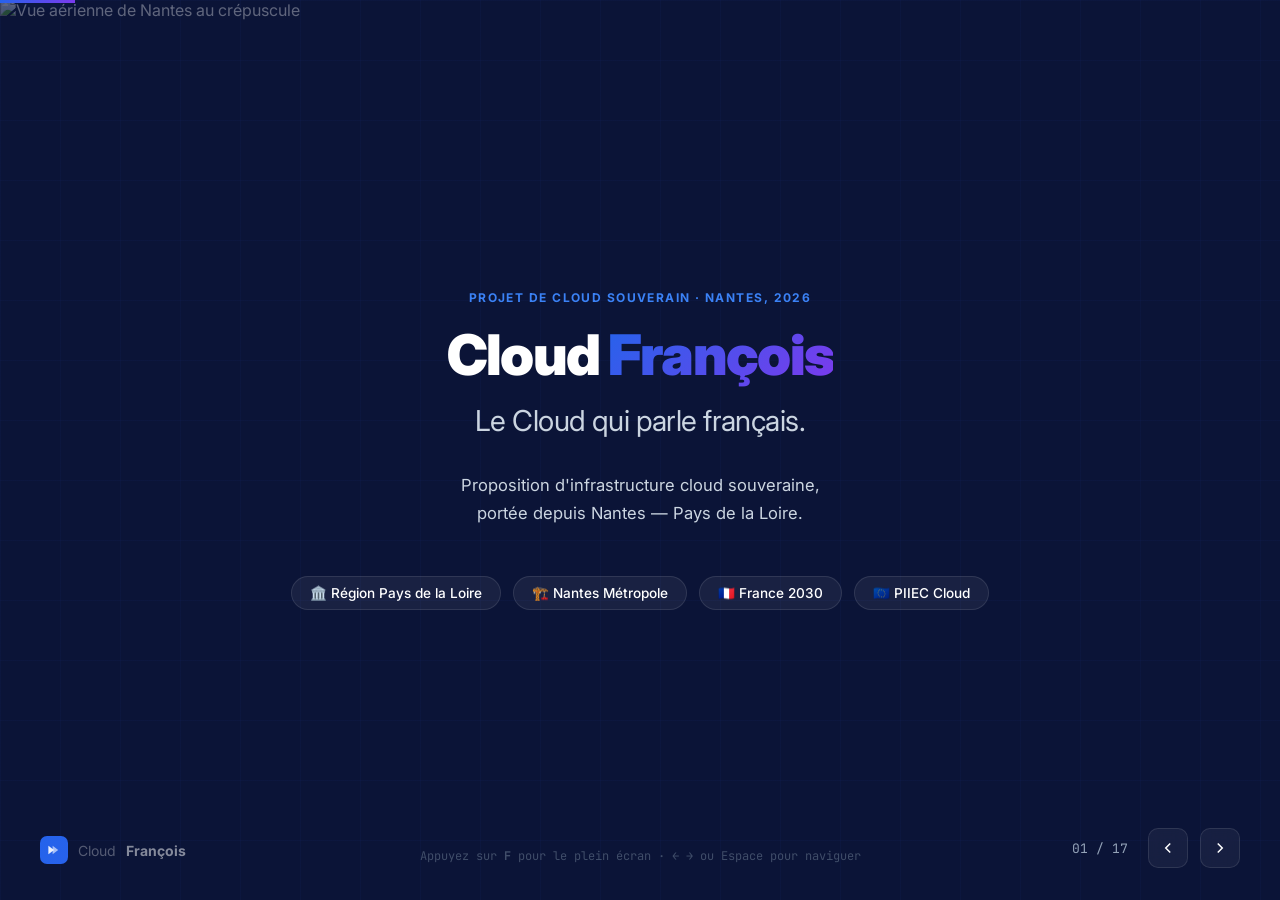
==== commit fb3f0273: "Refactor slide image placeholders in index.html to use <img> elements for better performance and sty" ====
--- a/deck/index.html
+++ b/deck/index.html
@@ -119,48 +119,38 @@
 .slide__bg-glow--br { bottom: -200px; right: -200px; background: var(--purple); }
 .slide__bg-glow--center { top: 50%; left: 50%; transform: translate(-50%,-50%); background: var(--blue); opacity: 0.08; }
 
-/* Sora placeholder */
-.sora-placeholder {
-  position: relative;
+/* Slide images */
+.slide-img {
+  width: 100%;
   border-radius: 16px;
-  overflow: hidden;
-  background: var(--navy-light);
-  border: 1px dashed rgba(255,255,255,0.15);
-  display: flex;
-  align-items: center;
-  justify-content: center;
-  min-height: 200px;
-  color: var(--gray-400);
-  font-size: 0.85rem;
-  text-align: center;
-  padding: 24px;
-}
-
-.sora-placeholder::before {
-  content: '🎬';
-  display: block;
-  font-size: 2rem;
-  margin-bottom: 8px;
-}
-
-.sora-placeholder--video {
-  aspect-ratio: 16/9;
-  width: 100%;
-}
-
-.sora-placeholder--hero {
+  object-fit: cover;
+  box-shadow: 0 8px 32px rgba(0,0,0,0.3);
+  border: 1px solid rgba(255,255,255,0.08);
+}
+
+.slide-img--closing {
+  max-width: 600px;
+  border-radius: 16px;
+  box-shadow: 0 8px 40px rgba(0,0,0,0.4);
+}
+
+.slide__bg-photo {
   position: absolute;
   inset: 0;
-  border-radius: 0;
-  border: none;
   z-index: 0;
 }
 
-.sora-placeholder--hero::after {
+.slide__bg-photo img {
+  width: 100%;
+  height: 100%;
+  object-fit: cover;
+}
+
+.slide__bg-photo::after {
   content: '';
   position: absolute;
   inset: 0;
-  background: linear-gradient(180deg, rgba(11,20,55,0.7) 0%, rgba(11,20,55,0.95) 100%);
+  background: linear-gradient(180deg, rgba(11,20,55,0.65) 0%, rgba(11,20,55,0.92) 100%);
 }
 
 /* ===================== PROGRESS BAR ===================== */
@@ -832,11 +822,10 @@
 
   <!-- ============================== SLIDE 1 — COVER ============================== -->
   <div class="slide active" data-slide="0">
-    <div class="sora-placeholder--hero">
-      <div class="slide__bg-grid"></div>
-      <div class="slide__bg-glow slide__bg-glow--tl"></div>
-      <div class="slide__bg-glow slide__bg-glow--br"></div>
-    </div>
+    <div class="slide__bg-photo">
+      <img src="../assets/Asset 1 - Cover.webp" alt="Vue aérienne de Nantes au crépuscule">
+    </div>
+    <div class="slide__bg"><div class="slide__bg-grid"></div></div>
     <div class="slide__content center">
       <div class="slide-label anim anim-1">Projet de cloud souverain · Nantes, 2026</div>
       <h1 class="slide-title" style="margin-bottom:16px;">Cloud <span class="gradient-text">François</span></h1>
@@ -850,9 +839,6 @@
         <span class="pill" style="opacity:1;transform:none;">🇫🇷 France 2030</span>
         <span class="pill" style="opacity:1;transform:none;">🇪🇺 PIIEC Cloud</span>
       </div>
-      <div class="sora-placeholder anim anim-6" style="margin-top:40px; max-width:500px; min-height:60px; font-size:0.75rem;">
-        Sora : Vue aérienne de Nantes au crépuscule, île de Nantes, transition vers datacenter futuriste
-      </div>
     </div>
   </div>
 
@@ -898,9 +884,7 @@
         </blockquote>
       </div>
       <div>
-        <div class="sora-placeholder sora-placeholder--video anim anim-5">
-          Sora : Illustration animée — flux de données traversant l'Atlantique, cadenas américain vs bouclier européen
-        </div>
+        <img src="../assets/Asset 2 - Le Problème.png" alt="Flux de données et souveraineté" class="slide-img anim anim-5">
       </div>
     </div>
   </div>
@@ -958,9 +942,7 @@
         </div>
       </div>
       <div>
-        <div class="sora-placeholder sora-placeholder--video anim anim-7">
-          Sora : Survol drone de l'île de Nantes, campus tech, transition vers intérieur de datacenter
-        </div>
+        <img src="../assets/Asset 3 - pourquoi Nantes.png" alt="Écosystème tech nantais" class="slide-img anim anim-7">
       </div>
     </div>
   </div>
@@ -1380,9 +1362,7 @@
         </div>
       </div>
       <div>
-        <div class="sora-placeholder sora-placeholder--video anim anim-8">
-          Sora : Time-lapse de construction d'un datacenter, serveurs qui s'allument progressivement, lumières bleues
-        </div>
+        <img src="../assets/Asset 4 - Feuille de route.png" alt="Datacenter moderne" class="slide-img anim anim-8">
       </div>
     </div>
   </div>
@@ -1507,9 +1487,7 @@
         <svg width="20" height="20" viewBox="0 0 20 20" fill="none"><path d="M5 10h10m0 0l-4-4m4 4l-4 4" stroke="currentColor" stroke-width="2" stroke-linecap="round" stroke-linejoin="round"/></svg>
       </a>
       <div class="anim anim-5" style="margin-top:48px;">
-        <div class="sora-placeholder" style="max-width:500px; margin:0 auto; min-height:60px; font-size:0.75rem;">
-          Sora : Panoramique de Nantes au lever du soleil, transition fondu vers logo Cloud François
-        </div>
+        <img src="../assets/Asset 5 - Closing.png" alt="Panoramique de Nantes" class="slide-img slide-img--closing">
       </div>
     </div>
   </div>
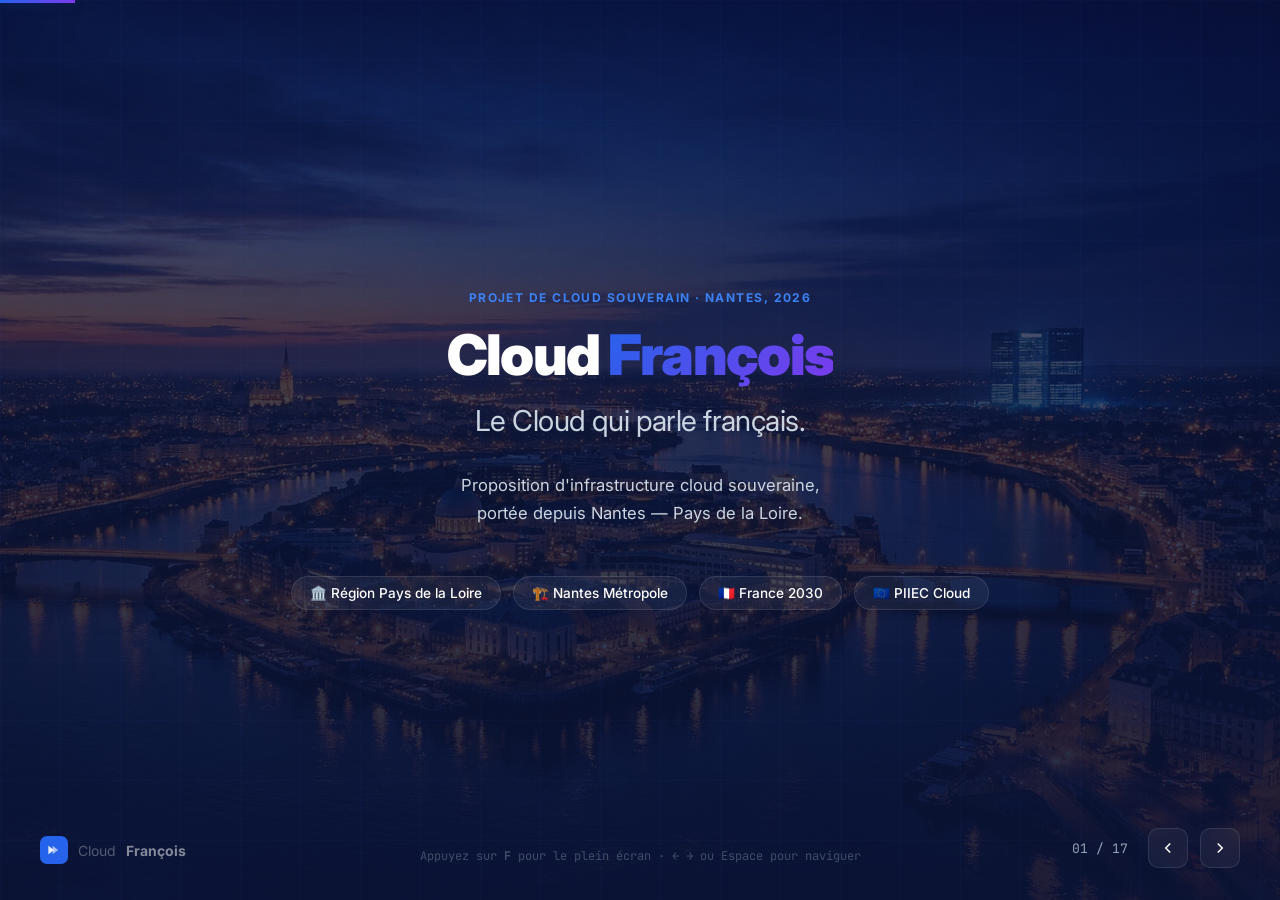
==== commit 477645b4: "Remove unused asset files and update image paths in index.html for improved accessibility. Introduce" ====
--- a/deck/index.html
+++ b/deck/index.html
@@ -73,6 +73,17 @@
   overflow: hidden;
 }
 
+.slide--dense {
+  align-items: flex-start;
+  overflow-y: auto;
+  padding-top: 80px;
+  padding-bottom: 40px;
+}
+
+.slide--dense::-webkit-scrollbar { width: 4px; }
+.slide--dense::-webkit-scrollbar-track { background: transparent; }
+.slide--dense::-webkit-scrollbar-thumb { background: rgba(255,255,255,0.15); border-radius: 4px; }
+
 .slide.active {
   opacity: 1;
   pointer-events: auto;
@@ -823,7 +834,7 @@
   <!-- ============================== SLIDE 1 — COVER ============================== -->
   <div class="slide active" data-slide="0">
     <div class="slide__bg-photo">
-      <img src="../assets/Asset 1 - Cover.webp" alt="Vue aérienne de Nantes au crépuscule">
+      <img src="../assets/Asset%201%20-%20Cover.webp" alt="Vue aérienne de Nantes au crépuscule">
     </div>
     <div class="slide__bg"><div class="slide__bg-grid"></div></div>
     <div class="slide__content center">
@@ -884,7 +895,7 @@
         </blockquote>
       </div>
       <div>
-        <img src="../assets/Asset 2 - Le Problème.png" alt="Flux de données et souveraineté" class="slide-img anim anim-5">
+        <img src="../assets/Asset%202%20-%20Le%20Probl%C3%A8me.png" alt="Flux de données et souveraineté" class="slide-img anim anim-5">
       </div>
     </div>
   </div>
@@ -911,44 +922,44 @@
   </div>
 
   <!-- ============================== SLIDE 5 — POURQUOI NANTES ============================== -->
-  <div class="slide" data-slide="4">
+  <div class="slide slide--dense" data-slide="4">
     <div class="slide__bg"><div class="slide__bg-grid"></div></div>
     <div class="slide__content split--60-40">
       <div>
         <div class="slide-label">Pourquoi Nantes</div>
         <h2 class="slide-subtitle">L'écosystème idéal pour un cloud souverain.</h2>
         <p class="slide-text">Nantes réunit un tissu tech dynamique, une proximité avec le hub cyber de Rennes, un accès aux câbles sous-marins atlantiques, et un soutien politique régional fort.</p>
-        <div class="card-grid" style="grid-template-columns: 1fr 1fr;">
-          <div class="card anim anim-3">
-            <div class="card__icon card__icon--blue">🏢</div>
+        <div class="card-grid" style="grid-template-columns: 1fr 1fr; gap:14px; margin-top:20px;">
+          <div class="card anim anim-3" style="padding:20px;">
+            <div class="card__icon card__icon--blue" style="width:36px;height:36px;font-size:1.1rem;margin-bottom:10px;">🏢</div>
             <h4>Clever Cloud</h4>
             <p>PaaS souverain basé à Nantes. Preuve qu'un acteur cloud de référence peut émerger ici.</p>
           </div>
-          <div class="card anim anim-4">
-            <div class="card__icon card__icon--purple">🛡️</div>
+          <div class="card anim anim-4" style="padding:20px;">
+            <div class="card__icon card__icon--purple" style="width:36px;height:36px;font-size:1.1rem;margin-bottom:10px;">🛡️</div>
             <h4>Pôle Cyber Rennes</h4>
             <p>DGA-MI, Pôle d'Excellence Cyber à 1h. Vivier de compétences cybersécurité unique.</p>
           </div>
-          <div class="card anim anim-5">
-            <div class="card__icon card__icon--cyan">🌊</div>
+          <div class="card anim anim-5" style="padding:20px;">
+            <div class="card__icon card__icon--cyan" style="width:36px;height:36px;font-size:1.1rem;margin-bottom:10px;">🌊</div>
             <h4>Câbles sous-marins</h4>
             <p>Accès aux landing points atlantiques. Connectivité internationale directe.</p>
           </div>
-          <div class="card anim anim-6">
-            <div class="card__icon card__icon--green">🎓</div>
+          <div class="card anim anim-6" style="padding:20px;">
+            <div class="card__icon card__icon--green" style="width:36px;height:36px;font-size:1.1rem;margin-bottom:10px;">🎓</div>
             <h4>Talent pool</h4>
             <p>Centrale Nantes, Polytech, IMT Atlantique, Epitech. 8 000 diplômés tech/an.</p>
           </div>
         </div>
       </div>
-      <div>
-        <img src="../assets/Asset 3 - pourquoi Nantes.png" alt="Écosystème tech nantais" class="slide-img anim anim-7">
+      <div style="align-self:center;">
+        <img src="../assets/Asset%203%20-%20pourquoi%20Nantes.png" alt="Écosystème tech nantais" class="slide-img anim anim-7" style="max-height:60vh;object-fit:cover;">
       </div>
     </div>
   </div>
 
   <!-- ============================== SLIDE 6 — SOUTIENS POLITIQUES ============================== -->
-  <div class="slide" data-slide="5">
+  <div class="slide slide--dense" data-slide="5">
     <div class="slide__bg"><div class="slide__bg-grid"></div><div class="slide__bg-glow slide__bg-glow--center"></div></div>
     <div class="slide__content">
       <div class="slide-label">Soutiens institutionnels</div>
@@ -992,7 +1003,7 @@
   </div>
 
   <!-- ============================== SLIDE 7 — LE CONSORTIUM ============================== -->
-  <div class="slide" data-slide="6">
+  <div class="slide slide--dense" data-slide="6">
     <div class="slide__bg"><div class="slide__bg-grid"></div></div>
     <div class="slide__content">
       <div class="slide-label">Le Consortium</div>
@@ -1316,7 +1327,7 @@
   </div>
 
   <!-- ============================== SLIDE 13 — CERTIFICATIONS ============================== -->
-  <div class="slide" data-slide="12">
+  <div class="slide slide--dense" data-slide="12">
     <div class="slide__bg"><div class="slide__bg-grid"></div><div class="slide__bg-glow slide__bg-glow--tl"></div></div>
     <div class="slide__content split--60-40">
       <div>
@@ -1362,7 +1373,7 @@
         </div>
       </div>
       <div>
-        <img src="../assets/Asset 4 - Feuille de route.png" alt="Datacenter moderne" class="slide-img anim anim-8">
+        <img src="../assets/Asset%204%20-%20Feuille%20de%20route.png" alt="Datacenter moderne" class="slide-img anim anim-8">
       </div>
     </div>
   </div>
@@ -1401,7 +1412,7 @@
   </div>
 
   <!-- ============================== SLIDE 15 — AVANTAGE COMPÉTITIF ============================== -->
-  <div class="slide" data-slide="14">
+  <div class="slide slide--dense" data-slide="14">
     <div class="slide__bg"><div class="slide__bg-grid"></div><div class="slide__bg-glow slide__bg-glow--br"></div></div>
     <div class="slide__content">
       <div class="slide-label">Avantage compétitif</div>
@@ -1487,7 +1498,7 @@
         <svg width="20" height="20" viewBox="0 0 20 20" fill="none"><path d="M5 10h10m0 0l-4-4m4 4l-4 4" stroke="currentColor" stroke-width="2" stroke-linecap="round" stroke-linejoin="round"/></svg>
       </a>
       <div class="anim anim-5" style="margin-top:48px;">
-        <img src="../assets/Asset 5 - Closing.png" alt="Panoramique de Nantes" class="slide-img slide-img--closing">
+        <img src="../assets/Asset%205%20-%20Closing.png" alt="Panoramique de Nantes" class="slide-img slide-img--closing">
       </div>
     </div>
   </div>
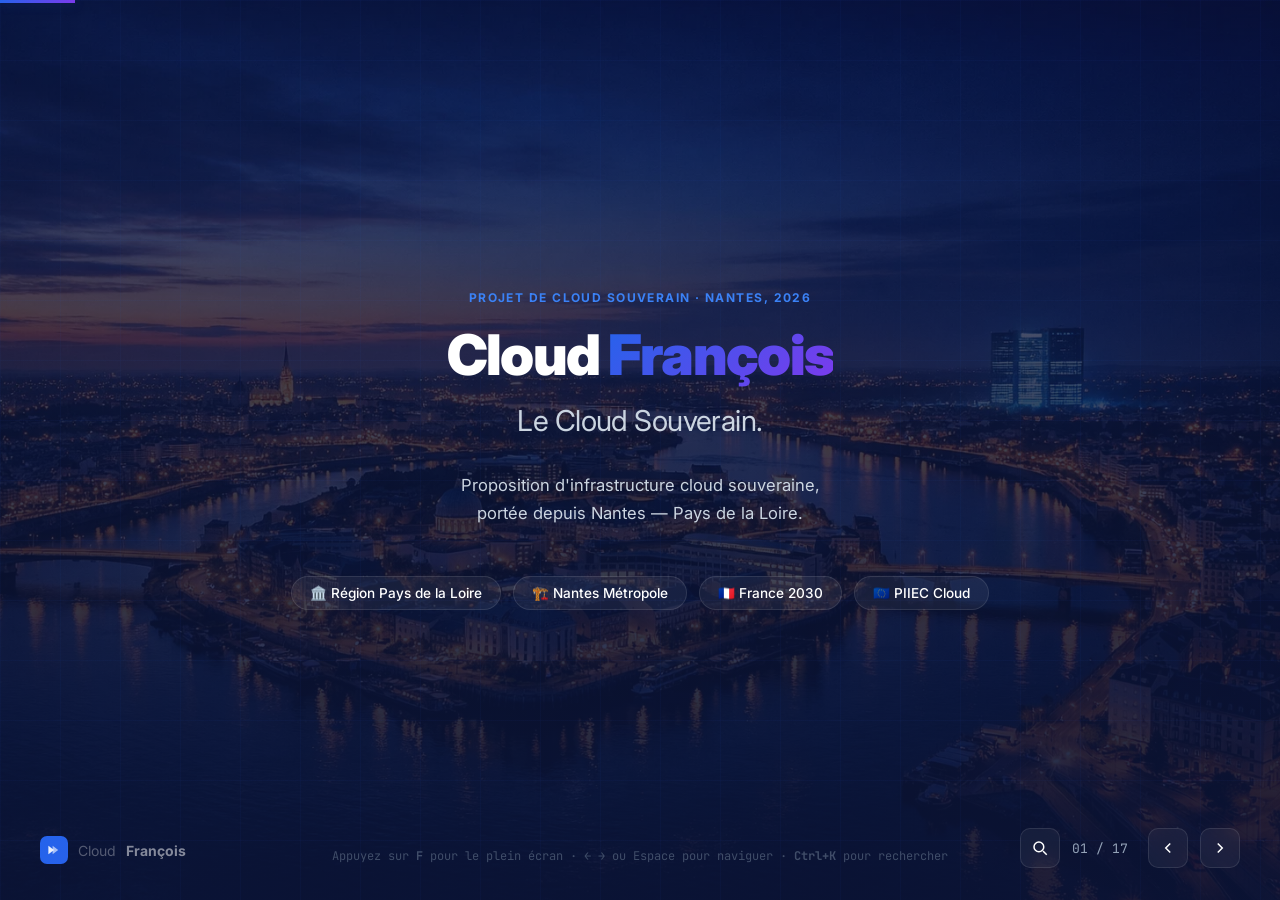
==== commit 7940460d: "Add German language support and a promotional banner in index.html. Update navigation and hero secti" ====
--- a/deck/index.html
+++ b/deck/index.html
@@ -799,6 +799,184 @@
   opacity: 0.6;
 }
 
+/* ===================== SEARCH PALETTE ===================== */
+
+.search-overlay {
+  position: fixed;
+  inset: 0;
+  z-index: 200;
+  background: rgba(0, 0, 0, 0.6);
+  backdrop-filter: blur(6px);
+  display: flex;
+  align-items: flex-start;
+  justify-content: center;
+  padding-top: 18vh;
+  opacity: 0;
+  pointer-events: none;
+  transition: opacity 0.2s;
+}
+
+.search-overlay.open {
+  opacity: 1;
+  pointer-events: auto;
+}
+
+.search-palette {
+  width: 560px;
+  max-width: 90vw;
+  background: var(--navy-light);
+  border: 1px solid rgba(255,255,255,0.12);
+  border-radius: 16px;
+  box-shadow: 0 24px 80px rgba(0,0,0,0.5);
+  overflow: hidden;
+  transform: translateY(-12px) scale(0.97);
+  transition: transform 0.25s cubic-bezier(0.4,0,0.2,1);
+}
+
+.search-overlay.open .search-palette {
+  transform: translateY(0) scale(1);
+}
+
+.search-palette__header {
+  display: flex;
+  align-items: center;
+  gap: 12px;
+  padding: 16px 20px;
+  border-bottom: 1px solid rgba(255,255,255,0.08);
+  color: var(--gray-400);
+}
+
+.search-palette__input {
+  flex: 1;
+  background: none;
+  border: none;
+  outline: none;
+  font-family: var(--font);
+  font-size: 1rem;
+  color: var(--white);
+  caret-color: var(--blue);
+}
+
+.search-palette__input::placeholder { color: var(--gray-500); }
+
+.search-palette__kbd {
+  font-family: var(--mono);
+  font-size: 0.7rem;
+  padding: 3px 8px;
+  border-radius: 6px;
+  background: rgba(255,255,255,0.06);
+  border: 1px solid rgba(255,255,255,0.1);
+  color: var(--gray-400);
+}
+
+.search-palette__results {
+  max-height: 360px;
+  overflow-y: auto;
+  padding: 8px;
+}
+
+.search-palette__results::-webkit-scrollbar { width: 4px; }
+.search-palette__results::-webkit-scrollbar-thumb { background: rgba(255,255,255,0.12); border-radius: 4px; }
+
+.search-result {
+  display: flex;
+  align-items: center;
+  gap: 14px;
+  padding: 12px 14px;
+  border-radius: 10px;
+  cursor: pointer;
+  transition: background 0.15s;
+}
+
+.search-result:hover,
+.search-result.selected {
+  background: rgba(37, 99, 235, 0.15);
+}
+
+.search-result__num {
+  font-family: var(--mono);
+  font-size: 0.75rem;
+  font-weight: 600;
+  color: var(--blue-light);
+  width: 28px;
+  height: 28px;
+  border-radius: 8px;
+  background: rgba(37,99,235,0.12);
+  display: flex;
+  align-items: center;
+  justify-content: center;
+  flex-shrink: 0;
+}
+
+.search-result__text {
+  flex: 1;
+  min-width: 0;
+}
+
+.search-result__title {
+  font-size: 0.9rem;
+  font-weight: 600;
+  color: var(--white);
+  white-space: nowrap;
+  overflow: hidden;
+  text-overflow: ellipsis;
+}
+
+.search-result__desc {
+  font-size: 0.78rem;
+  color: var(--gray-400);
+  white-space: nowrap;
+  overflow: hidden;
+  text-overflow: ellipsis;
+  margin-top: 2px;
+}
+
+.search-result__label {
+  font-family: var(--mono);
+  font-size: 0.65rem;
+  font-weight: 600;
+  text-transform: uppercase;
+  letter-spacing: 0.06em;
+  padding: 3px 8px;
+  border-radius: 6px;
+  background: rgba(255,255,255,0.06);
+  color: var(--gray-400);
+  flex-shrink: 0;
+}
+
+.search-result mark {
+  background: rgba(37, 99, 235, 0.3);
+  color: var(--white);
+  border-radius: 2px;
+  padding: 0 2px;
+}
+
+.search-palette__empty {
+  text-align: center;
+  padding: 32px 20px;
+  color: var(--gray-500);
+  font-size: 0.9rem;
+}
+
+.search-palette__footer {
+  display: flex;
+  gap: 20px;
+  padding: 10px 20px;
+  border-top: 1px solid rgba(255,255,255,0.06);
+  font-size: 0.72rem;
+  color: var(--gray-500);
+}
+
+.search-palette__footer kbd {
+  font-family: var(--mono);
+  font-size: 0.65rem;
+  padding: 2px 5px;
+  border-radius: 4px;
+  background: rgba(255,255,255,0.06);
+  border: 1px solid rgba(255,255,255,0.1);
+  margin: 0 2px;
+}
+
 /* ===================== RESPONSIVE ===================== */
 @media (max-width: 1024px) {
   .slide { padding: 40px; }
@@ -817,9 +995,29 @@
   Cloud <strong>François</strong>
 </div>
 
-<div class="fullscreen-hint" id="hint">Appuyez sur <strong>F</strong> pour le plein écran · ← → ou Espace pour naviguer</div>
+<div class="fullscreen-hint" id="hint">Appuyez sur <strong>F</strong> pour le plein écran · ← → ou Espace pour naviguer · <strong>Ctrl+K</strong> pour rechercher</div>
+
+<!-- ===================== SEARCH PALETTE ===================== -->
+<div class="search-overlay" id="search-overlay">
+  <div class="search-palette" id="search-palette">
+    <div class="search-palette__header">
+      <svg width="20" height="20" viewBox="0 0 20 20" fill="none"><circle cx="8.5" cy="8.5" r="5.5" stroke="currentColor" stroke-width="1.5"/><path d="M13 13l4 4" stroke="currentColor" stroke-width="1.5" stroke-linecap="round"/></svg>
+      <input type="text" id="search-input" class="search-palette__input" placeholder="Rechercher une slide..." autocomplete="off" spellcheck="false">
+      <kbd class="search-palette__kbd">Esc</kbd>
+    </div>
+    <div class="search-palette__results" id="search-results"></div>
+    <div class="search-palette__footer">
+      <span><kbd>↑</kbd><kbd>↓</kbd> naviguer</span>
+      <span><kbd>↵</kbd> aller à la slide</span>
+      <span><kbd>Esc</kbd> fermer</span>
+    </div>
+  </div>
+</div>
 
 <div class="controls">
+  <button class="controls__btn" id="btn-search" aria-label="Rechercher" title="Ctrl+K">
+    <svg viewBox="0 0 24 24" fill="none" stroke="currentColor" stroke-width="2"><circle cx="10.5" cy="10.5" r="6.5"/><path d="M16 16l5 5"/></svg>
+  </button>
   <span class="controls__counter" id="counter">01 / 17</span>
   <button class="controls__btn" id="btn-prev" aria-label="Précédent">
     <svg viewBox="0 0 24 24" fill="none" stroke="currentColor" stroke-width="2"><path d="M15 18l-6-6 6-6"/></svg>
@@ -840,7 +1038,7 @@
     <div class="slide__content center">
       <div class="slide-label anim anim-1">Projet de cloud souverain · Nantes, 2026</div>
       <h1 class="slide-title" style="margin-bottom:16px;">Cloud <span class="gradient-text">François</span></h1>
-      <p class="slide-subtitle" style="font-weight:400; color: var(--gray-300);">Le Cloud qui parle français.</p>
+      <p class="slide-subtitle" style="font-weight:400; color: var(--gray-300);">Le Cloud Souverain.</p>
       <p class="slide-text" style="text-align:center; margin-top:12px; max-width:560px;">
         Proposition d'infrastructure cloud souveraine, <br>portée depuis Nantes — Pays de la Loire.
       </p>
@@ -922,38 +1120,36 @@
   </div>
 
   <!-- ============================== SLIDE 5 — POURQUOI NANTES ============================== -->
-  <div class="slide slide--dense" data-slide="4">
+  <div class="slide" data-slide="4">
+    <div class="slide__bg-photo">
+      <img src="../assets/Asset%203%20-%20pourquoi%20Nantes.png" alt="Écosystème tech nantais">
+    </div>
     <div class="slide__bg"><div class="slide__bg-grid"></div></div>
-    <div class="slide__content split--60-40">
-      <div>
-        <div class="slide-label">Pourquoi Nantes</div>
-        <h2 class="slide-subtitle">L'écosystème idéal pour un cloud souverain.</h2>
-        <p class="slide-text">Nantes réunit un tissu tech dynamique, une proximité avec le hub cyber de Rennes, un accès aux câbles sous-marins atlantiques, et un soutien politique régional fort.</p>
-        <div class="card-grid" style="grid-template-columns: 1fr 1fr; gap:14px; margin-top:20px;">
-          <div class="card anim anim-3" style="padding:20px;">
-            <div class="card__icon card__icon--blue" style="width:36px;height:36px;font-size:1.1rem;margin-bottom:10px;">🏢</div>
-            <h4>Clever Cloud</h4>
-            <p>PaaS souverain basé à Nantes. Preuve qu'un acteur cloud de référence peut émerger ici.</p>
-          </div>
-          <div class="card anim anim-4" style="padding:20px;">
-            <div class="card__icon card__icon--purple" style="width:36px;height:36px;font-size:1.1rem;margin-bottom:10px;">🛡️</div>
-            <h4>Pôle Cyber Rennes</h4>
-            <p>DGA-MI, Pôle d'Excellence Cyber à 1h. Vivier de compétences cybersécurité unique.</p>
-          </div>
-          <div class="card anim anim-5" style="padding:20px;">
-            <div class="card__icon card__icon--cyan" style="width:36px;height:36px;font-size:1.1rem;margin-bottom:10px;">🌊</div>
-            <h4>Câbles sous-marins</h4>
-            <p>Accès aux landing points atlantiques. Connectivité internationale directe.</p>
-          </div>
-          <div class="card anim anim-6" style="padding:20px;">
-            <div class="card__icon card__icon--green" style="width:36px;height:36px;font-size:1.1rem;margin-bottom:10px;">🎓</div>
-            <h4>Talent pool</h4>
-            <p>Centrale Nantes, Polytech, IMT Atlantique, Epitech. 8 000 diplômés tech/an.</p>
-          </div>
-        </div>
-      </div>
-      <div style="align-self:center;">
-        <img src="../assets/Asset%203%20-%20pourquoi%20Nantes.png" alt="Écosystème tech nantais" class="slide-img anim anim-7" style="max-height:60vh;object-fit:cover;">
+    <div class="slide__content">
+      <div class="slide-label">Pourquoi Nantes</div>
+      <h2 class="slide-subtitle">L'écosystème idéal pour un cloud souverain.</h2>
+      <p class="slide-text" style="margin-bottom:28px;">Nantes réunit un tissu tech dynamique, une proximité avec le hub cyber de Rennes, un accès aux câbles sous-marins atlantiques, et un soutien politique régional fort.</p>
+      <div class="card-grid" style="grid-template-columns: repeat(4, 1fr); gap:16px;">
+        <div class="card anim anim-3" style="padding:20px; background:rgba(0,0,0,0.35); backdrop-filter:blur(12px); border-color:rgba(255,255,255,0.12);">
+          <div class="card__icon card__icon--blue" style="width:36px;height:36px;font-size:1.1rem;margin-bottom:10px;">🏢</div>
+          <h4>Clever Cloud</h4>
+          <p>PaaS souverain basé à Nantes. Preuve qu'un acteur cloud peut émerger ici.</p>
+        </div>
+        <div class="card anim anim-4" style="padding:20px; background:rgba(0,0,0,0.35); backdrop-filter:blur(12px); border-color:rgba(255,255,255,0.12);">
+          <div class="card__icon card__icon--purple" style="width:36px;height:36px;font-size:1.1rem;margin-bottom:10px;">🛡️</div>
+          <h4>Pôle Cyber Rennes</h4>
+          <p>DGA-MI, Pôle d'Excellence Cyber à 1h. Vivier cybersécurité unique.</p>
+        </div>
+        <div class="card anim anim-5" style="padding:20px; background:rgba(0,0,0,0.35); backdrop-filter:blur(12px); border-color:rgba(255,255,255,0.12);">
+          <div class="card__icon card__icon--cyan" style="width:36px;height:36px;font-size:1.1rem;margin-bottom:10px;">🌊</div>
+          <h4>Câbles sous-marins</h4>
+          <p>Accès aux landing points atlantiques. Connectivité internationale directe.</p>
+        </div>
+        <div class="card anim anim-6" style="padding:20px; background:rgba(0,0,0,0.35); backdrop-filter:blur(12px); border-color:rgba(255,255,255,0.12);">
+          <div class="card__icon card__icon--green" style="width:36px;height:36px;font-size:1.1rem;margin-bottom:10px;">🎓</div>
+          <h4>Talent pool</h4>
+          <p>Centrale Nantes, Polytech, IMT Atlantique, Epitech. 8 000 diplômés tech/an.</p>
+        </div>
       </div>
     </div>
   </div>
@@ -1488,7 +1684,7 @@
     <div class="slide__bg"><div class="slide__bg-glow slide__bg-glow--tl"></div><div class="slide__bg-glow slide__bg-glow--br"></div><div class="slide__bg-grid"></div></div>
     <div class="slide__content cta-slide">
       <div class="slide-label">Merci</div>
-      <h2 class="slide-title">Construisons le cloud<br>qui parle <span class="gradient-text">français.</span></h2>
+      <h2 class="slide-title">Construisons le cloud<br><span class="gradient-text">souverain.</span></h2>
       <p class="slide-text" style="text-align:center; max-width:550px; margin-bottom:8px;">
         Un projet souverain, nantais, ambitieux.<br>
         Prêt à être porté par ceux qui croient qu'un numérique français est possible.
@@ -1559,6 +1755,14 @@
 
   bindKeys() {
     document.addEventListener('keydown', (e) => {
+      if ((e.ctrlKey || e.metaKey) && e.key === 'k') {
+        e.preventDefault();
+        search.isOpen() ? search.close() : search.open();
+        return;
+      }
+
+      if (search.isOpen()) return;
+
       if (e.key === 'ArrowRight' || e.key === ' ' || e.key === 'PageDown') {
         e.preventDefault();
         this.next();
@@ -1569,6 +1773,7 @@
       }
       if (e.key === 'Home') { e.preventDefault(); this.go(0); }
       if (e.key === 'End') { e.preventDefault(); this.go(this.total - 1); }
+      if (e.key === 'Escape') { e.preventDefault(); }
       if (e.key === 'f' || e.key === 'F') {
         if (!document.fullscreenElement) {
           document.documentElement.requestFullscreen();
@@ -1625,7 +1830,167 @@
   }
 };
 
-document.addEventListener('DOMContentLoaded', () => deck.init());
+/* ============================================================
+   SEARCH PALETTE
+   ============================================================ */
+
+const search = {
+  overlay: null,
+  input: null,
+  resultsEl: null,
+  selectedIndex: 0,
+  entries: [],
+  filtered: [],
+
+  init() {
+    this.overlay = document.getElementById('search-overlay');
+    this.input = document.getElementById('search-input');
+    this.resultsEl = document.getElementById('search-results');
+
+    this.buildIndex();
+    this.bindEvents();
+  },
+
+  buildIndex() {
+    document.querySelectorAll('.slide').forEach((slide, i) => {
+      const label = slide.querySelector('.slide-label');
+      const title = slide.querySelector('.slide-title, .slide-subtitle');
+      const text = slide.querySelector('.slide-text');
+      const cards = [...slide.querySelectorAll('.card h4, .consortium__info h4, .timeline__title')];
+      const extras = cards.map(c => c.textContent).join(' · ');
+
+      this.entries.push({
+        index: i,
+        label: label ? label.textContent.trim() : '',
+        title: title ? title.textContent.trim() : 'Slide ' + (i + 1),
+        desc: text ? text.textContent.trim() : extras || '',
+        searchText: [
+          label ? label.textContent : '',
+          title ? title.textContent : '',
+          text ? text.textContent : '',
+          extras
+        ].join(' ').toLowerCase()
+      });
+    });
+  },
+
+  bindEvents() {
+    document.getElementById('btn-search').addEventListener('click', () => this.open());
+
+    this.overlay.addEventListener('click', (e) => {
+      if (e.target === this.overlay) this.close();
+    });
+
+    this.input.addEventListener('input', () => this.onSearch());
+
+    this.input.addEventListener('keydown', (e) => {
+      if (e.key === 'ArrowDown') { e.preventDefault(); this.moveSelection(1); }
+      if (e.key === 'ArrowUp') { e.preventDefault(); this.moveSelection(-1); }
+      if (e.key === 'Enter') { e.preventDefault(); this.selectCurrent(); }
+      if (e.key === 'Escape') { e.preventDefault(); this.close(); }
+    });
+  },
+
+  open() {
+    this.overlay.classList.add('open');
+    this.input.value = '';
+    this.selectedIndex = 0;
+    this.renderAll();
+    setTimeout(() => this.input.focus(), 50);
+  },
+
+  close() {
+    this.overlay.classList.remove('open');
+    this.input.blur();
+  },
+
+  isOpen() {
+    return this.overlay.classList.contains('open');
+  },
+
+  onSearch() {
+    const q = this.input.value.toLowerCase().trim();
+    this.selectedIndex = 0;
+
+    if (!q) {
+      this.renderAll();
+      return;
+    }
+
+    this.filtered = this.entries.filter(e => e.searchText.includes(q));
+    this.renderResults(this.filtered, q);
+  },
+
+  renderAll() {
+    this.filtered = [...this.entries];
+    this.renderResults(this.filtered, '');
+  },
+
+  renderResults(results, query) {
+    if (results.length === 0) {
+      this.resultsEl.innerHTML = '<div class="search-palette__empty">Aucun résultat pour « ' + this.escapeHtml(query) + ' »</div>';
+      return;
+    }
+
+    this.resultsEl.innerHTML = results.map((r, i) => {
+      const title = query ? this.highlight(r.title, query) : this.escapeHtml(r.title);
+      const desc = r.desc
+        ? (query ? this.highlight(r.desc.substring(0, 80), query) : this.escapeHtml(r.desc.substring(0, 80)))
+        : '';
+      return `
+        <div class="search-result${i === this.selectedIndex ? ' selected' : ''}" data-index="${r.index}">
+          <div class="search-result__num">${String(r.index + 1).padStart(2, '0')}</div>
+          <div class="search-result__text">
+            <div class="search-result__title">${title}</div>
+            ${desc ? `<div class="search-result__desc">${desc}…</div>` : ''}
+          </div>
+          ${r.label ? `<span class="search-result__label">${this.escapeHtml(r.label)}</span>` : ''}
+        </div>
+      `;
+    }).join('');
+
+    this.resultsEl.querySelectorAll('.search-result').forEach(el => {
+      el.addEventListener('click', () => {
+        deck.go(parseInt(el.dataset.index));
+        this.close();
+      });
+    });
+  },
+
+  moveSelection(dir) {
+    this.selectedIndex = Math.max(0, Math.min(this.filtered.length - 1, this.selectedIndex + dir));
+    this.resultsEl.querySelectorAll('.search-result').forEach((el, i) => {
+      el.classList.toggle('selected', i === this.selectedIndex);
+      if (i === this.selectedIndex) el.scrollIntoView({ block: 'nearest' });
+    });
+  },
+
+  selectCurrent() {
+    const entry = this.filtered[this.selectedIndex];
+    if (entry) {
+      deck.go(entry.index);
+      this.close();
+    }
+  },
+
+  highlight(text, query) {
+    const safe = this.escapeHtml(text);
+    const safeQuery = this.escapeHtml(query);
+    const regex = new RegExp('(' + safeQuery.replace(/[.*+?^${}()|[\]\\]/g, '\\$&') + ')', 'gi');
+    return safe.replace(regex, '<mark>$1</mark>');
+  },
+
+  escapeHtml(str) {
+    const d = document.createElement('div');
+    d.textContent = str;
+    return d.innerHTML;
+  }
+};
+
+document.addEventListener('DOMContentLoaded', () => {
+  deck.init();
+  search.init();
+});
 </script>
 
 </body>
